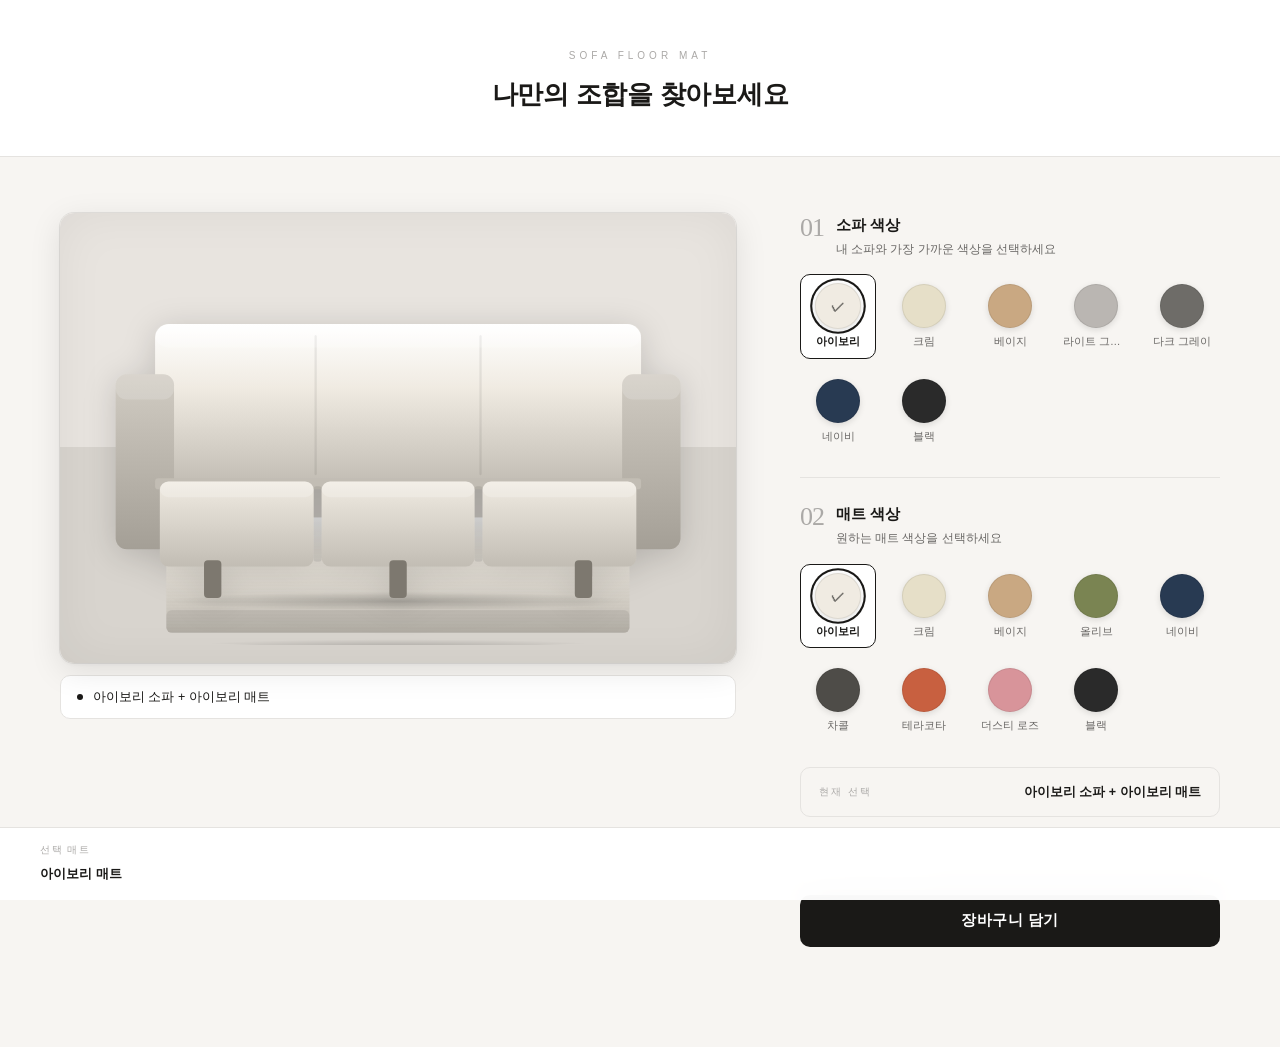
==== index.html @ 3694ae0d "Add Cafe24 cart integration with quantity selector - CAFE24 config block at top of simulator.js (pro" ====
<!DOCTYPE html>
<html lang="ko">
<head>
    <meta charset="UTF-8">
    <meta name="viewport" content="width=device-width, initial-scale=1.0">
    <title>소파 바닥매트 — GANYANG</title>
    <link rel="stylesheet" href="css/simulator.css">
</head>
<body>

    <!-- 타이틀 -->
    <section class="pt">
        <div class="pt__inner">
            <p class="pt__cat">SOFA FLOOR MAT</p>
            <h1 class="pt__title">나만의 조합을 찾아보세요</h1>
        </div>
    </section>

    <!-- 시뮬레이터 -->
    <main class="sim">
        <div class="sim__layout">

            <!-- 미리보기 -->
            <div class="sim__preview">
                <div class="sim__scene">
                    <div class="sim__mat-wrap">
                        <img id="matImg" class="sim__mat-img" src="" alt="바닥매트" style="display:none">
                        <div id="matShape" class="sim__mat-shape"></div>
                    </div>
                    <div class="sim__sofa-wrap">
                        <img id="sofaImg" class="sim__sofa-img" src="" alt="소파">
                    </div>
                </div>
                <div class="sim__badge">
                    <span class="sim__badge-dot"></span>
                    <span id="badgeText">아이보리 소파 + 아이보리 매트</span>
                </div>
            </div>

            <!-- 옵션 패널 -->
            <div class="sim__panel">

                <!-- STEP 01 소파 -->
                <div class="sim__step">
                    <div class="sim__step-head">
                        <span class="sim__step-num">01</span>
                        <div>
                            <h2 class="sim__step-title">소파 색상</h2>
                            <p class="sim__step-desc">내 소파와 가장 가까운 색상을 선택하세요</p>
                        </div>
                    </div>
                    <div class="sim__swatches" id="sofaSwatches" role="radiogroup" aria-label="소파 색상"></div>
                </div>

                <div class="sim__rule"></div>

                <!-- STEP 02 매트 -->
                <div class="sim__step">
                    <div class="sim__step-head">
                        <span class="sim__step-num">02</span>
                        <div>
                            <h2 class="sim__step-title">매트 색상</h2>
                            <p class="sim__step-desc">원하는 매트 색상을 선택하세요</p>
                        </div>
                    </div>
                    <div class="sim__swatches" id="matSwatches" role="radiogroup" aria-label="매트 색상"></div>
                </div>

                <!-- 현재 선택 -->
                <div class="sim__sel-card">
                    <span class="sim__sel-label">현재 선택</span>
                    <span id="selText" class="sim__sel-value">아이보리 소파 + 아이보리 매트</span>
                </div>

                <!-- 수량 + 장바구니 -->
                <div class="cart-area">
                    <div class="cart-qty">
                        <button class="cart-qty__btn" id="qtyMinus" aria-label="수량 감소">−</button>
                        <span class="cart-qty__val" id="qtyVal">1</span>
                        <button class="cart-qty__btn" id="qtyPlus" aria-label="수량 증가">+</button>
                    </div>
                    <button class="cart-btn" id="cartBtn" onclick="addToCart()">
                        <span class="cart-btn__text">장바구니 담기</span>
                        <span class="cart-btn__spinner" aria-hidden="true"></span>
                    </button>
                </div>

            </div>
        </div>
    </main>

    <!-- 하단 고정 바 (모바일용) -->
    <footer class="gf">
        <div class="gf__inner">
            <div class="gf__info">
                <span class="gf__label">선택 매트</span>
                <span id="footerText" class="gf__value">아이보리 매트</span>
            </div>
            <button class="gf__cart-btn" onclick="addToCart()">장바구니 담기</button>
        </div>
    </footer>

    <!-- 장바구니 토스트 알림 -->
    <div class="toast" id="toast" role="alert" aria-live="polite">
        <span class="toast__icon">✓</span>
        <span id="toastMsg">장바구니에 담겼습니다.</span>
    </div>

    <script src="js/simulator.js"></script>
</body>
</html>
---- css/simulator.css ----
/* ================================================================
   SIMULATOR.CSS — GANYANG 소파 바닥매트 매칭 시뮬레이터
   ================================================================ */

:root {
    --bg:       #F7F5F2;
    --white:    #FFFFFF;
    --text-1:   #1A1917;
    --text-2:   #6A6866;
    --text-3:   #ABA9A7;
    --border:   #E5E3E0;
    --wall:     #E8E4DF;
    --floor:    #D8D4CE;
    --sans:     'Apple SD Gothic Neo', 'Malgun Gothic', 'Noto Sans KR', sans-serif;
    --serif:    'Georgia', 'Times New Roman', serif;
    --ease:     0.25s ease;
}

*, *::before, *::after { box-sizing: border-box; margin: 0; padding: 0; }
html { scroll-behavior: smooth; }

body {
    font-family: var(--sans);
    background: var(--bg);
    color: var(--text-1);
    min-height: 100vh;
    -webkit-font-smoothing: antialiased;
    line-height: 1.6;
}

/* ================================================================
   타이틀
   ================================================================ */
.pt {
    background: var(--white);
    border-bottom: 1px solid var(--border);
    padding: 32px 20px 28px;
    text-align: center;
}
.pt__cat {
    font-size: 10px;
    letter-spacing: 4px;
    color: var(--text-3);
    margin-bottom: 10px;
}
.pt__title {
    font-size: 20px;
    font-weight: 700;
    letter-spacing: -0.3px;
    color: var(--text-1);
}

/* ================================================================
   시뮬레이터 — 모바일 기본 (단일 열)
   ================================================================ */
.sim {
    padding: 24px 16px 100px; /* 하단 gf 높이만큼 여백 */
}
.sim__layout {
    max-width: 1280px;
    margin: 0 auto;
    display: flex;
    flex-direction: column;  /* 모바일: 세로 */
    gap: 28px;
}

/* ── 미리보기 ── */
.sim__scene {
    position: relative;
    width: 100%;
    aspect-ratio: 3 / 2;
    border-radius: 14px;
    overflow: hidden;
    background: linear-gradient(
        180deg,
        var(--wall)  0%,
        var(--wall)  52%,
        var(--floor) 52%,
        var(--floor) 100%
    );
    box-shadow:
        0 2px 4px rgba(0,0,0,0.04),
        0 8px 32px rgba(0,0,0,0.10),
        0 0 0 1px var(--border);
}
.sim__scene::after {
    content: '';
    position: absolute;
    inset: 0;
    border-radius: 14px;
    box-shadow: inset 0 0 50px rgba(0,0,0,0.05);
    pointer-events: none;
    z-index: 10;
}

/* 매트 */
.sim__mat-wrap {
    position: absolute;
    bottom: 4%;
    left: 50%;
    transform: translateX(-50%);
    width: 70%;
    z-index: 2;
}
.sim__mat-shape {
    width: 100%;
    padding-bottom: 27%;
    border-radius: 5px;
    background-color: #F0EBE2;
    transition: background-color var(--ease);
    box-shadow: 0 4px 16px rgba(0,0,0,0.15), inset 0 1px 0 rgba(255,255,255,0.22);
}
.sim__mat-img {
    width: 100%;
    height: auto;
    display: block;
    border-radius: 5px;
}

/* 소파 */
.sim__sofa-wrap {
    position: absolute;
    bottom: 12%;
    left: 50%;
    transform: translateX(-50%);
    width: 84%;
    z-index: 3;
}
.sim__sofa-img {
    width: 100%;
    height: auto;
    display: block;
    filter: drop-shadow(0 5px 16px rgba(0,0,0,0.16));
}

/* 배지 */
.sim__badge {
    display: flex;
    align-items: center;
    gap: 10px;
    margin-top: 12px;
    padding: 11px 16px;
    background: var(--white);
    border: 1px solid var(--border);
    border-radius: 10px;
}
.sim__badge-dot {
    width: 6px;
    height: 6px;
    border-radius: 50%;
    background: var(--text-1);
    flex-shrink: 0;
    animation: blink 2.4s ease infinite;
}
@keyframes blink {
    0%, 100% { opacity: 1; }
    50%       { opacity: 0.25; }
}
.sim__badge span:last-child {
    font-size: 12.5px;
    color: var(--text-1);
    font-weight: 500;
}

/* ── 옵션 패널 ── */
.sim__panel {
    display: flex;
    flex-direction: column;
    gap: 24px;
}

.sim__step-head {
    display: flex;
    align-items: flex-start;
    gap: 12px;
    margin-bottom: 16px;
}
.sim__step-num {
    font-family: var(--serif);
    font-size: 24px;
    color: var(--text-3);
    letter-spacing: -1px;
    line-height: 1;
    flex-shrink: 0;
    padding-top: 2px;
}
.sim__step-title {
    font-size: 14px;
    font-weight: 700;
    color: var(--text-1);
}
.sim__step-desc {
    font-size: 11px;
    color: var(--text-2);
    margin-top: 3px;
}

.sim__rule {
    border: none;
    border-top: 1px solid var(--border);
}

/* ── 스와치 ── */
.sim__swatches {
    display: grid;
    grid-template-columns: repeat(auto-fill, minmax(64px, 1fr));
    gap: 8px;
}

.sw {
    display: flex;
    flex-direction: column;
    align-items: center;
    gap: 7px;
    padding: 9px 4px;
    border-radius: 10px;
    border: 1.5px solid transparent;
    background: transparent;
    cursor: pointer;
    font-family: var(--sans);
    transition: all var(--ease);
    -webkit-tap-highlight-color: transparent;
    user-select: none;
}
.sw:hover  { background: var(--white); border-color: var(--border); }
.sw.is-on  { background: var(--white); border-color: var(--text-1); }

.sw__dot {
    position: relative;
    width: 40px;
    height: 40px;
    border-radius: 50%;
    border: 1.5px solid rgba(0,0,0,0.08);
    box-shadow: 0 2px 6px rgba(0,0,0,0.12);
    flex-shrink: 0;
    transition: transform var(--ease), box-shadow var(--ease);
}
.sw:hover .sw__dot { transform: scale(1.1); }
.sw.is-on .sw__dot {
    transform: scale(1.05);
    box-shadow:
        0 2px 6px rgba(0,0,0,0.12),
        0 0 0 2.5px var(--white),
        0 0 0 4.5px var(--text-1);
}
.sw.is-on .sw__dot::after {
    content: '✓';
    position: absolute;
    inset: 0;
    display: flex;
    align-items: center;
    justify-content: center;
    font-size: 13px;
    font-weight: 700;
    color: rgba(255,255,255,0.92);
    text-shadow: 0 1px 3px rgba(0,0,0,0.4);
}
.sw.is-on .sw__dot.is-light::after {
    color: rgba(0,0,0,0.55);
    text-shadow: none;
}

.sw__name {
    font-size: 10px;
    color: var(--text-2);
    text-align: center;
    line-height: 1.3;
    white-space: nowrap;
    overflow: hidden;
    text-overflow: ellipsis;
    max-width: 100%;
    transition: color var(--ease);
}
.sw.is-on .sw__name { color: var(--text-1); font-weight: 600; }

/* 현재 선택 카드 */
.sim__sel-card {
    display: flex;
    align-items: center;
    justify-content: space-between;
    padding: 14px 18px;
    background: var(--bg);
    border: 1.5px solid var(--border);
    border-radius: 10px;
    gap: 12px;
}
.sim__sel-label {
    font-size: 10px;
    letter-spacing: 2px;
    color: var(--text-3);
    flex-shrink: 0;
}
.sim__sel-value {
    font-size: 12.5px;
    color: var(--text-1);
    font-weight: 600;
    text-align: right;
}

/* ── 수량 + 장바구니 ── */
.cart-area {
    display: flex;
    flex-direction: column;
    gap: 10px;
}

/* 수량 조절 */
.cart-qty {
    display: flex;
    align-items: stretch;
    width: 130px;
    height: 44px;
    border: 1.5px solid var(--border);
    border-radius: 8px;
    overflow: hidden;
    background: var(--white);
}
.cart-qty__btn {
    width: 44px;
    flex-shrink: 0;
    border: none;
    background: transparent;
    font-size: 18px;
    font-weight: 300;
    color: var(--text-1);
    cursor: pointer;
    transition: background var(--ease);
    font-family: var(--sans);
    line-height: 1;
}
.cart-qty__btn:hover { background: var(--bg); }
.cart-qty__btn:active { background: var(--border); }
.cart-qty__val {
    flex: 1;
    display: flex;
    align-items: center;
    justify-content: center;
    font-size: 14px;
    font-weight: 700;
    color: var(--text-1);
    border-left: 1.5px solid var(--border);
    border-right: 1.5px solid var(--border);
    user-select: none;
}

/* 장바구니 버튼 */
.cart-btn {
    width: 100%;
    height: 52px;
    background: var(--text-1);
    color: #fff;
    border: none;
    border-radius: 10px;
    font-size: 15px;
    font-weight: 700;
    font-family: var(--sans);
    letter-spacing: 0.5px;
    cursor: pointer;
    display: flex;
    align-items: center;
    justify-content: center;
    gap: 8px;
    transition: background var(--ease), transform 0.12s ease;
    position: relative;
    overflow: hidden;
}
.cart-btn:hover  { background: #333; }
.cart-btn:active { transform: scale(0.98); }
.cart-btn:disabled { background: var(--text-3); cursor: not-allowed; transform: none; }

/* 로딩 스피너 */
.cart-btn__spinner {
    display: none;
    width: 18px;
    height: 18px;
    border: 2px solid rgba(255,255,255,0.3);
    border-top-color: #fff;
    border-radius: 50%;
    animation: spin 0.7s linear infinite;
}
@keyframes spin { to { transform: rotate(360deg); } }

.cart-btn.is-loading .cart-btn__text    { display: none; }
.cart-btn.is-loading .cart-btn__spinner { display: block; }

/* ================================================================
   하단 고정 바 (모바일용)
   ================================================================ */
.gf {
    position: fixed;
    bottom: 0;
    left: 0;
    right: 0;
    background: rgba(255,255,255,0.95);
    backdrop-filter: blur(14px);
    -webkit-backdrop-filter: blur(14px);
    border-top: 1px solid var(--border);
    padding: 12px 20px;
    padding-bottom: calc(12px + env(safe-area-inset-bottom));
    z-index: 200;
}
.gf__inner {
    max-width: 1280px;
    margin: 0 auto;
    display: flex;
    align-items: center;
    gap: 14px;
}
.gf__info {
    flex: 1;
    min-width: 0;
}
.gf__label {
    display: block;
    font-size: 10px;
    letter-spacing: 1.5px;
    color: var(--text-3);
    margin-bottom: 2px;
    white-space: nowrap;
}
.gf__value {
    font-size: 13px;
    font-weight: 600;
    color: var(--text-1);
    transition: all 0.22s ease;
    white-space: nowrap;
    overflow: hidden;
    text-overflow: ellipsis;
}

/* 하단 바 장바구니 버튼 */
.gf__cart-btn {
    flex-shrink: 0;
    height: 44px;
    padding: 0 20px;
    background: var(--text-1);
    color: #fff;
    border: none;
    border-radius: 8px;
    font-size: 13px;
    font-weight: 700;
    font-family: var(--sans);
    letter-spacing: 0.3px;
    cursor: pointer;
    white-space: nowrap;
    transition: background var(--ease), transform 0.12s ease;
}
.gf__cart-btn:hover  { background: #333; }
.gf__cart-btn:active { transform: scale(0.97); }

/* ================================================================
   토스트 알림
   ================================================================ */
.toast {
    position: fixed;
    bottom: 80px;
    left: 50%;
    transform: translateX(-50%) translateY(20px);
    background: var(--text-1);
    color: #fff;
    padding: 13px 22px;
    border-radius: 50px;
    font-size: 13px;
    font-weight: 500;
    display: flex;
    align-items: center;
    gap: 8px;
    opacity: 0;
    pointer-events: none;
    transition: opacity 0.25s ease, transform 0.25s ease;
    white-space: nowrap;
    z-index: 300;
    box-shadow: 0 4px 20px rgba(0,0,0,0.2);
}
.toast.is-show {
    opacity: 1;
    transform: translateX(-50%) translateY(0);
}
.toast__icon {
    font-size: 14px;
    color: #6EE0A0;
}

/* ================================================================
   PC 레이아웃 (≥ 760px) — 좌우 2단
   ================================================================ */
@media (min-width: 760px) {
    .pt { padding: 48px 40px 40px; }
    .pt__title { font-size: 26px; }

    .sim { padding: 48px 40px 100px; }
    .sim__layout {
        flex-direction: row;
        align-items: start;
        gap: 52px;
    }

    .sim__preview {
        flex: 1;
        position: sticky;
        top: 32px;
    }
    .sim__panel {
        width: 380px;
        flex-shrink: 0;
    }

    .sim__swatches {
        grid-template-columns: repeat(auto-fill, minmax(70px, 1fr));
        gap: 10px;
    }
    .sw__dot         { width: 44px; height: 44px; }
    .sw__name        { font-size: 10.5px; }
    .sim__step-num   { font-size: 26px; }
    .sim__step-title { font-size: 15px; }
    .sim__step-desc  { font-size: 11.5px; }

    .gf { padding: 14px 40px; padding-bottom: calc(14px + env(safe-area-inset-bottom)); }

    /* PC에서 패널에 장바구니 있으므로 하단 바 버튼 숨김 */
    .gf__cart-btn { display: none; }

    .toast { bottom: 90px; }
}

/* 넓은 PC (≥ 1100px) */
@media (min-width: 1100px) {
    .sim { padding: 56px 60px 100px; }
    .sim__layout { gap: 64px; }
    .sim__panel { width: 420px; }
}
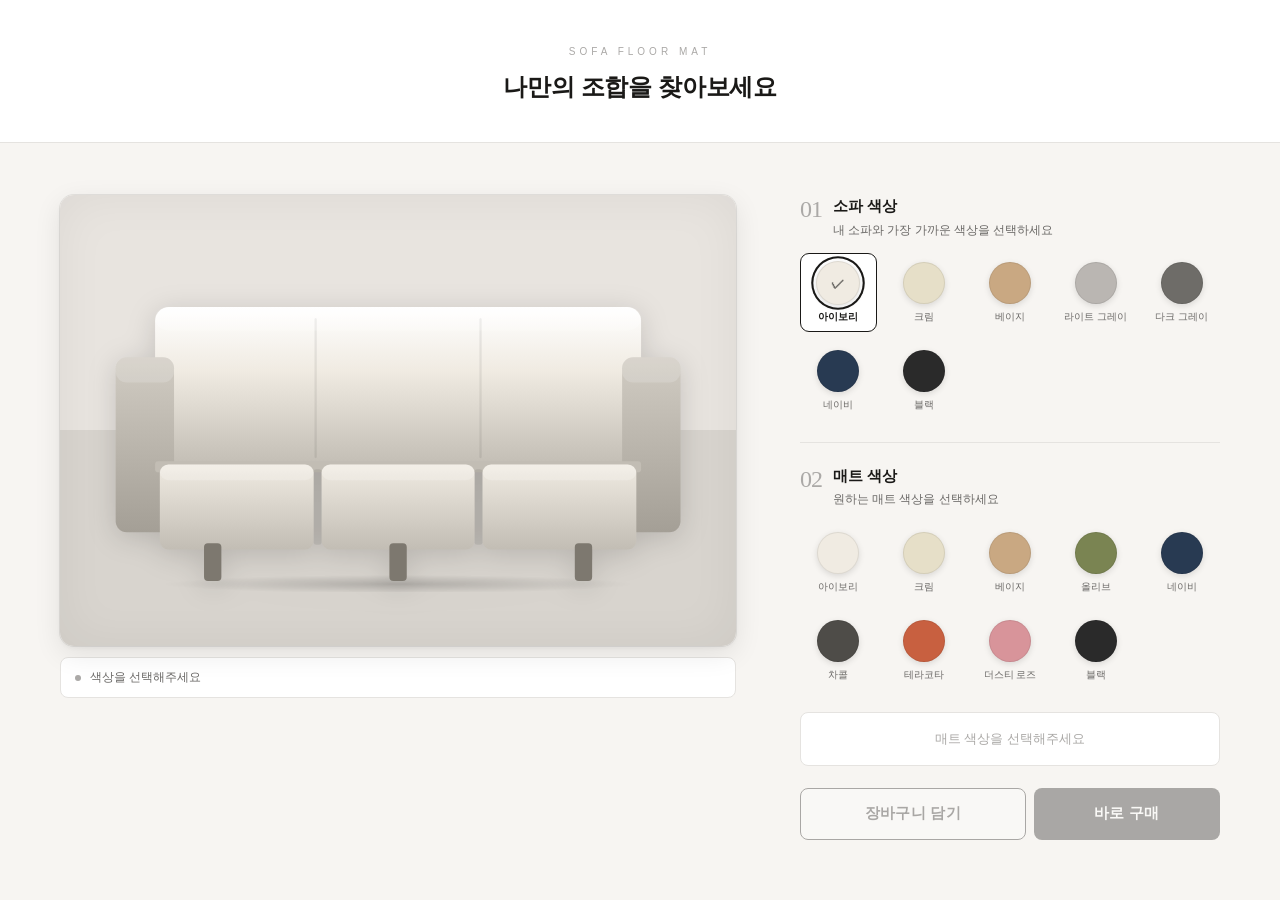
==== commit cfa1bdd9: "Add Korean e-commerce style option selection box with cart/buy buttons - Selected item box shows cho" ====
--- a/index.html
+++ b/index.html
@@ -20,7 +20,7 @@
     <main class="sim">
         <div class="sim__layout">
 
-            <!-- 미리보기 -->
+            <!-- ── 미리보기 (좌) ── -->
             <div class="sim__preview">
                 <div class="sim__scene">
                     <div class="sim__mat-wrap">
@@ -33,14 +33,14 @@
                 </div>
                 <div class="sim__badge">
                     <span class="sim__badge-dot"></span>
-                    <span id="badgeText">아이보리 소파 + 아이보리 매트</span>
+                    <span id="badgeText">색상을 선택해주세요</span>
                 </div>
             </div>
 
-            <!-- 옵션 패널 -->
+            <!-- ── 옵션 패널 (우) ── -->
             <div class="sim__panel">
 
-                <!-- STEP 01 소파 -->
+                <!-- STEP 01 소파 색상 (시각적 참고용) -->
                 <div class="sim__step">
                     <div class="sim__step-head">
                         <span class="sim__step-num">01</span>
@@ -54,7 +54,7 @@
 
                 <div class="sim__rule"></div>
 
-                <!-- STEP 02 매트 -->
+                <!-- STEP 02 매트 색상 (구매 옵션) -->
                 <div class="sim__step">
                     <div class="sim__step-head">
                         <span class="sim__step-num">02</span>
@@ -66,42 +66,57 @@
                     <div class="sim__swatches" id="matSwatches" role="radiogroup" aria-label="매트 색상"></div>
                 </div>
 
-                <!-- 현재 선택 -->
-                <div class="sim__sel-card">
-                    <span class="sim__sel-label">현재 선택</span>
-                    <span id="selText" class="sim__sel-value">아이보리 소파 + 아이보리 매트</span>
+                <!-- ── 선택된 상품 박스 ── -->
+                <div class="opt-box" id="optBox">
+
+                    <!-- 아무것도 선택 안 됐을 때 -->
+                    <div class="opt-empty" id="optEmpty">
+                        매트 색상을 선택해주세요
+                    </div>
+
+                    <!-- 선택된 항목 (JS로 동적 생성) -->
+                    <div class="opt-items" id="optItems"></div>
+
                 </div>
 
-                <!-- 수량 + 장바구니 -->
-                <div class="cart-area">
-                    <div class="cart-qty">
-                        <button class="cart-qty__btn" id="qtyMinus" aria-label="수량 감소">−</button>
-                        <span class="cart-qty__val" id="qtyVal">1</span>
-                        <button class="cart-qty__btn" id="qtyPlus" aria-label="수량 증가">+</button>
-                    </div>
-                    <button class="cart-btn" id="cartBtn" onclick="addToCart()">
-                        <span class="cart-btn__text">장바구니 담기</span>
-                        <span class="cart-btn__spinner" aria-hidden="true"></span>
+                <!-- ── 총 상품금액 ── -->
+                <div class="opt-total" id="optTotal" style="display:none">
+                    <span class="opt-total__label">총 상품금액</span>
+                    <strong class="opt-total__price" id="totalPrice">0원</strong>
+                </div>
+
+                <!-- ── 구매 버튼 영역 ── -->
+                <div class="buy-area">
+                    <button class="buy-btn buy-btn--cart" id="cartBtn" onclick="addToCart()" disabled>
+                        장바구니 담기
+                    </button>
+                    <button class="buy-btn buy-btn--now" id="buyBtn" onclick="buyNow()" disabled>
+                        바로 구매
                     </button>
                 </div>
 
             </div>
+            <!-- /sim__panel -->
+
         </div>
     </main>
 
-    <!-- 하단 고정 바 (모바일용) -->
+    <!-- ── 하단 고정 바 (모바일) ── -->
     <footer class="gf">
         <div class="gf__inner">
             <div class="gf__info">
-                <span class="gf__label">선택 매트</span>
-                <span id="footerText" class="gf__value">아이보리 매트</span>
+                <span class="gf__label" id="gfLabel">색상을 선택해주세요</span>
+                <span class="gf__price" id="gfPrice" style="display:none"></span>
             </div>
-            <button class="gf__cart-btn" onclick="addToCart()">장바구니 담기</button>
+            <div class="gf__btns">
+                <button class="gf__btn gf__btn--cart" id="gfCartBtn" onclick="addToCart()" disabled>장바구니</button>
+                <button class="gf__btn gf__btn--now" id="gfBuyBtn" onclick="buyNow()" disabled>바로 구매</button>
+            </div>
         </div>
     </footer>
 
-    <!-- 장바구니 토스트 알림 -->
-    <div class="toast" id="toast" role="alert" aria-live="polite">
+    <!-- 토스트 -->
+    <div class="toast" id="toast" role="alert">
         <span class="toast__icon">✓</span>
         <span id="toastMsg">장바구니에 담겼습니다.</span>
     </div>
--- a/css/simulator.css
+++ b/css/simulator.css
@@ -3,22 +3,23 @@
    ================================================================ */
 
 :root {
-    --bg:       #F7F5F2;
-    --white:    #FFFFFF;
-    --text-1:   #1A1917;
-    --text-2:   #6A6866;
-    --text-3:   #ABA9A7;
-    --border:   #E5E3E0;
-    --wall:     #E8E4DF;
-    --floor:    #D8D4CE;
-    --sans:     'Apple SD Gothic Neo', 'Malgun Gothic', 'Noto Sans KR', sans-serif;
-    --serif:    'Georgia', 'Times New Roman', serif;
-    --ease:     0.25s ease;
+    --bg:        #F7F5F2;
+    --white:     #FFFFFF;
+    --text-1:    #1A1917;
+    --text-2:    #6A6866;
+    --text-3:    #ABA9A7;
+    --border:    #E5E3E0;
+    --border-2:  #CCCAC7;
+    --accent:    #1A1917;
+    --wall:      #E8E4DF;
+    --floor:     #D8D4CE;
+    --sans:      'Apple SD Gothic Neo', 'Malgun Gothic', 'Noto Sans KR', sans-serif;
+    --serif:     'Georgia', 'Times New Roman', serif;
+    --ease:      0.22s ease;
 }
 
 *, *::before, *::after { box-sizing: border-box; margin: 0; padding: 0; }
 html { scroll-behavior: smooth; }
-
 body {
     font-family: var(--sans);
     background: var(--bg);
@@ -34,37 +35,29 @@
 .pt {
     background: var(--white);
     border-bottom: 1px solid var(--border);
-    padding: 32px 20px 28px;
+    padding: 28px 20px 24px;
     text-align: center;
 }
-.pt__cat {
-    font-size: 10px;
-    letter-spacing: 4px;
-    color: var(--text-3);
-    margin-bottom: 10px;
-}
-.pt__title {
-    font-size: 20px;
-    font-weight: 700;
-    letter-spacing: -0.3px;
-    color: var(--text-1);
-}
-
-/* ================================================================
-   시뮬레이터 — 모바일 기본 (단일 열)
+.pt__cat   { font-size: 10px; letter-spacing: 4px; color: var(--text-3); margin-bottom: 8px; }
+.pt__title { font-size: 20px; font-weight: 700; letter-spacing: -0.3px; color: var(--text-1); }
+
+/* ================================================================
+   레이아웃 — 모바일 기본 (단일 열)
    ================================================================ */
 .sim {
-    padding: 24px 16px 100px; /* 하단 gf 높이만큼 여백 */
+    padding: 20px 16px 120px; /* 하단 gf 높이 여백 */
 }
 .sim__layout {
     max-width: 1280px;
     margin: 0 auto;
     display: flex;
-    flex-direction: column;  /* 모바일: 세로 */
-    gap: 28px;
-}
-
-/* ── 미리보기 ── */
+    flex-direction: column;
+    gap: 24px;
+}
+
+/* ================================================================
+   씬 (룸 미리보기)
+   ================================================================ */
 .sim__scene {
     position: relative;
     width: 100%;
@@ -80,7 +73,7 @@
     );
     box-shadow:
         0 2px 4px rgba(0,0,0,0.04),
-        0 8px 32px rgba(0,0,0,0.10),
+        0 8px 28px rgba(0,0,0,0.09),
         0 0 0 1px var(--border);
 }
 .sim__scene::after {
@@ -106,9 +99,9 @@
     width: 100%;
     padding-bottom: 27%;
     border-radius: 5px;
-    background-color: #F0EBE2;
+    background-color: transparent;
     transition: background-color var(--ease);
-    box-shadow: 0 4px 16px rgba(0,0,0,0.15), inset 0 1px 0 rgba(255,255,255,0.22);
+    box-shadow: 0 4px 14px rgba(0,0,0,0.12);
 }
 .sim__mat-img {
     width: 100%;
@@ -130,26 +123,30 @@
     width: 100%;
     height: auto;
     display: block;
-    filter: drop-shadow(0 5px 16px rgba(0,0,0,0.16));
+    filter: drop-shadow(0 5px 14px rgba(0,0,0,0.15));
 }
 
 /* 배지 */
 .sim__badge {
     display: flex;
     align-items: center;
-    gap: 10px;
-    margin-top: 12px;
-    padding: 11px 16px;
+    gap: 9px;
+    margin-top: 11px;
+    padding: 10px 14px;
     background: var(--white);
     border: 1px solid var(--border);
-    border-radius: 10px;
+    border-radius: 8px;
 }
 .sim__badge-dot {
     width: 6px;
     height: 6px;
     border-radius: 50%;
+    background: var(--text-3);
+    flex-shrink: 0;
+    transition: background var(--ease);
+}
+.sim__badge-dot.is-active {
     background: var(--text-1);
-    flex-shrink: 0;
     animation: blink 2.4s ease infinite;
 }
 @keyframes blink {
@@ -157,63 +154,45 @@
     50%       { opacity: 0.25; }
 }
 .sim__badge span:last-child {
-    font-size: 12.5px;
-    color: var(--text-1);
+    font-size: 12px;
+    color: var(--text-2);
     font-weight: 500;
 }
 
-/* ── 옵션 패널 ── */
+/* ================================================================
+   옵션 패널
+   ================================================================ */
 .sim__panel {
     display: flex;
     flex-direction: column;
-    gap: 24px;
+    gap: 20px;
 }
 
 .sim__step-head {
     display: flex;
     align-items: flex-start;
-    gap: 12px;
-    margin-bottom: 16px;
-}
-.sim__step-num {
-    font-family: var(--serif);
-    font-size: 24px;
-    color: var(--text-3);
-    letter-spacing: -1px;
-    line-height: 1;
-    flex-shrink: 0;
-    padding-top: 2px;
-}
-.sim__step-title {
-    font-size: 14px;
-    font-weight: 700;
-    color: var(--text-1);
-}
-.sim__step-desc {
-    font-size: 11px;
-    color: var(--text-2);
-    margin-top: 3px;
-}
-
-.sim__rule {
-    border: none;
-    border-top: 1px solid var(--border);
-}
+    gap: 11px;
+    margin-bottom: 14px;
+}
+.sim__step-num   { font-family: var(--serif); font-size: 22px; color: var(--text-3); letter-spacing: -1px; line-height: 1; flex-shrink: 0; padding-top: 2px; }
+.sim__step-title { font-size: 14px; font-weight: 700; color: var(--text-1); }
+.sim__step-desc  { font-size: 11px; color: var(--text-2); margin-top: 2px; }
+
+.sim__rule { border: none; border-top: 1px solid var(--border); }
 
 /* ── 스와치 ── */
 .sim__swatches {
     display: grid;
-    grid-template-columns: repeat(auto-fill, minmax(64px, 1fr));
-    gap: 8px;
-}
-
+    grid-template-columns: repeat(auto-fill, minmax(60px, 1fr));
+    gap: 7px;
+}
 .sw {
     display: flex;
     flex-direction: column;
     align-items: center;
-    gap: 7px;
-    padding: 9px 4px;
-    border-radius: 10px;
+    gap: 6px;
+    padding: 8px 4px;
+    border-radius: 9px;
     border: 1.5px solid transparent;
     background: transparent;
     cursor: pointer;
@@ -227,8 +206,8 @@
 
 .sw__dot {
     position: relative;
-    width: 40px;
-    height: 40px;
+    width: 38px;
+    height: 38px;
     border-radius: 50%;
     border: 1.5px solid rgba(0,0,0,0.08);
     box-shadow: 0 2px 6px rgba(0,0,0,0.12);
@@ -238,10 +217,7 @@
 .sw:hover .sw__dot { transform: scale(1.1); }
 .sw.is-on .sw__dot {
     transform: scale(1.05);
-    box-shadow:
-        0 2px 6px rgba(0,0,0,0.12),
-        0 0 0 2.5px var(--white),
-        0 0 0 4.5px var(--text-1);
+    box-shadow: 0 2px 6px rgba(0,0,0,0.12), 0 0 0 2.5px var(--white), 0 0 0 4.5px var(--text-1);
 }
 .sw.is-on .sw__dot::after {
     content: '✓';
@@ -255,13 +231,10 @@
     color: rgba(255,255,255,0.92);
     text-shadow: 0 1px 3px rgba(0,0,0,0.4);
 }
-.sw.is-on .sw__dot.is-light::after {
-    color: rgba(0,0,0,0.55);
-    text-shadow: none;
-}
+.sw.is-on .sw__dot.is-light::after { color: rgba(0,0,0,0.55); text-shadow: none; }
 
 .sw__name {
-    font-size: 10px;
+    font-size: 9.5px;
     color: var(--text-2);
     text-align: center;
     line-height: 1.3;
@@ -273,192 +246,271 @@
 }
 .sw.is-on .sw__name { color: var(--text-1); font-weight: 600; }
 
-/* 현재 선택 카드 */
-.sim__sel-card {
-    display: flex;
-    align-items: center;
-    justify-content: space-between;
-    padding: 14px 18px;
-    background: var(--bg);
-    border: 1.5px solid var(--border);
-    border-radius: 10px;
-    gap: 12px;
-}
-.sim__sel-label {
-    font-size: 10px;
-    letter-spacing: 2px;
-    color: var(--text-3);
-    flex-shrink: 0;
-}
-.sim__sel-value {
-    font-size: 12.5px;
-    color: var(--text-1);
-    font-weight: 600;
-    text-align: right;
-}
-
-/* ── 수량 + 장바구니 ── */
-.cart-area {
-    display: flex;
-    flex-direction: column;
-    gap: 10px;
-}
-
-/* 수량 조절 */
-.cart-qty {
-    display: flex;
-    align-items: stretch;
-    width: 130px;
-    height: 44px;
-    border: 1.5px solid var(--border);
+/* ================================================================
+   선택된 상품 박스 (한국 쇼핑몰 스타일)
+   ================================================================ */
+.opt-box {
+    border: 1px solid var(--border);
     border-radius: 8px;
     overflow: hidden;
     background: var(--white);
-}
-.cart-qty__btn {
-    width: 44px;
+    min-height: 52px;
+}
+
+/* 미선택 안내 */
+.opt-empty {
+    padding: 16px;
+    font-size: 12.5px;
+    color: var(--text-3);
+    text-align: center;
+}
+
+/* 선택된 아이템 목록 */
+.opt-items { display: flex; flex-direction: column; }
+
+/* 개별 선택 아이템 */
+.opt-item {
+    padding: 14px 14px 12px;
+    border-bottom: 1px solid var(--border);
+    animation: slideIn 0.18s ease;
+}
+.opt-item:last-child { border-bottom: none; }
+
+@keyframes slideIn {
+    from { opacity: 0; transform: translateY(-6px); }
+    to   { opacity: 1; transform: translateY(0); }
+}
+
+/* 아이템 상단: 이름 + 삭제 */
+.opt-item__top {
+    display: flex;
+    align-items: center;
+    justify-content: space-between;
+    margin-bottom: 10px;
+}
+.opt-item__name {
+    font-size: 12.5px;
+    color: var(--text-1);
+    font-weight: 500;
+    line-height: 1.4;
+}
+.opt-item__del {
+    width: 18px;
+    height: 18px;
+    border-radius: 50%;
+    border: none;
+    background: var(--border-2);
+    color: var(--white);
+    font-size: 11px;
+    font-weight: 700;
+    cursor: pointer;
+    display: flex;
+    align-items: center;
+    justify-content: center;
     flex-shrink: 0;
+    margin-left: 8px;
+    transition: background var(--ease);
+    line-height: 1;
+}
+.opt-item__del:hover { background: #999; }
+
+/* 아이템 하단: 수량 + 가격 */
+.opt-item__bottom {
+    display: flex;
+    align-items: center;
+    justify-content: space-between;
+}
+
+/* 수량 조절 */
+.opt-qty {
+    display: flex;
+    align-items: stretch;
+    height: 30px;
+    border: 1px solid var(--border);
+    border-radius: 4px;
+    overflow: hidden;
+}
+.opt-qty__btn {
+    width: 30px;
     border: none;
-    background: transparent;
-    font-size: 18px;
+    background: var(--bg);
+    color: var(--text-1);
+    font-size: 16px;
     font-weight: 300;
-    color: var(--text-1);
     cursor: pointer;
+    display: flex;
+    align-items: center;
+    justify-content: center;
     transition: background var(--ease);
     font-family: var(--sans);
-    line-height: 1;
-}
-.cart-qty__btn:hover { background: var(--bg); }
-.cart-qty__btn:active { background: var(--border); }
-.cart-qty__val {
-    flex: 1;
+}
+.opt-qty__btn:hover { background: var(--border); }
+.opt-qty__val {
+    width: 36px;
     display: flex;
     align-items: center;
     justify-content: center;
+    font-size: 12.5px;
+    font-weight: 600;
+    border-left: 1px solid var(--border);
+    border-right: 1px solid var(--border);
+    user-select: none;
+}
+
+/* 아이템 가격 */
+.opt-item__price {
     font-size: 14px;
     font-weight: 700;
     color: var(--text-1);
-    border-left: 1.5px solid var(--border);
-    border-right: 1.5px solid var(--border);
-    user-select: none;
-}
-
-/* 장바구니 버튼 */
-.cart-btn {
-    width: 100%;
-    height: 52px;
-    background: var(--text-1);
-    color: #fff;
-    border: none;
-    border-radius: 10px;
-    font-size: 15px;
-    font-weight: 700;
-    font-family: var(--sans);
-    letter-spacing: 0.5px;
-    cursor: pointer;
-    display: flex;
-    align-items: center;
-    justify-content: center;
+}
+
+/* ── 총 상품금액 ── */
+.opt-total {
+    display: flex;
+    align-items: center;
+    justify-content: space-between;
+    padding: 14px 4px 4px;
+    border-top: 1px solid var(--border);
+}
+.opt-total__label {
+    font-size: 12.5px;
+    color: var(--text-2);
+}
+.opt-total__price {
+    font-size: 22px;
+    font-weight: 800;
+    color: var(--text-1);
+    letter-spacing: -0.5px;
+}
+
+/* ================================================================
+   구매 버튼
+   ================================================================ */
+.buy-area {
+    display: flex;
     gap: 8px;
-    transition: background var(--ease), transform 0.12s ease;
-    position: relative;
-    overflow: hidden;
-}
-.cart-btn:hover  { background: #333; }
-.cart-btn:active { transform: scale(0.98); }
-.cart-btn:disabled { background: var(--text-3); cursor: not-allowed; transform: none; }
-
-/* 로딩 스피너 */
-.cart-btn__spinner {
-    display: none;
-    width: 18px;
-    height: 18px;
-    border: 2px solid rgba(255,255,255,0.3);
-    border-top-color: #fff;
-    border-radius: 50%;
-    animation: spin 0.7s linear infinite;
-}
-@keyframes spin { to { transform: rotate(360deg); } }
-
-.cart-btn.is-loading .cart-btn__text    { display: none; }
-.cart-btn.is-loading .cart-btn__spinner { display: block; }
-
-/* ================================================================
-   하단 고정 바 (모바일용)
-   ================================================================ */
-.gf {
-    position: fixed;
-    bottom: 0;
-    left: 0;
-    right: 0;
-    background: rgba(255,255,255,0.95);
-    backdrop-filter: blur(14px);
-    -webkit-backdrop-filter: blur(14px);
-    border-top: 1px solid var(--border);
-    padding: 12px 20px;
-    padding-bottom: calc(12px + env(safe-area-inset-bottom));
-    z-index: 200;
-}
-.gf__inner {
-    max-width: 1280px;
-    margin: 0 auto;
-    display: flex;
-    align-items: center;
-    gap: 14px;
-}
-.gf__info {
+}
+.buy-btn {
     flex: 1;
-    min-width: 0;
-}
-.gf__label {
-    display: block;
-    font-size: 10px;
-    letter-spacing: 1.5px;
-    color: var(--text-3);
-    margin-bottom: 2px;
-    white-space: nowrap;
-}
-.gf__value {
-    font-size: 13px;
-    font-weight: 600;
-    color: var(--text-1);
-    transition: all 0.22s ease;
-    white-space: nowrap;
-    overflow: hidden;
-    text-overflow: ellipsis;
-}
-
-/* 하단 바 장바구니 버튼 */
-.gf__cart-btn {
-    flex-shrink: 0;
-    height: 44px;
-    padding: 0 20px;
-    background: var(--text-1);
-    color: #fff;
+    height: 50px;
     border: none;
     border-radius: 8px;
-    font-size: 13px;
+    font-size: 14px;
     font-weight: 700;
     font-family: var(--sans);
     letter-spacing: 0.3px;
     cursor: pointer;
+    transition: all var(--ease);
+}
+.buy-btn:disabled {
+    opacity: 0.35;
+    cursor: not-allowed;
+}
+.buy-btn--cart {
+    background: var(--white);
+    color: var(--text-1);
+    border: 1.5px solid var(--text-1);
+    flex: 1.2;
+}
+.buy-btn--cart:not(:disabled):hover  { background: var(--bg); }
+.buy-btn--cart:not(:disabled):active { transform: scale(0.98); }
+
+.buy-btn--now {
+    background: var(--text-1);
+    color: var(--white);
+    flex: 1;
+}
+.buy-btn--now:not(:disabled):hover  { background: #333; }
+.buy-btn--now:not(:disabled):active { transform: scale(0.98); }
+
+/* 로딩 */
+.buy-btn.is-loading { opacity: 0.6; pointer-events: none; }
+
+/* ================================================================
+   하단 고정 바 (모바일)
+   ================================================================ */
+.gf {
+    position: fixed;
+    bottom: 0; left: 0; right: 0;
+    background: rgba(255,255,255,0.97);
+    backdrop-filter: blur(14px);
+    -webkit-backdrop-filter: blur(14px);
+    border-top: 1px solid var(--border);
+    padding: 10px 16px;
+    padding-bottom: calc(10px + env(safe-area-inset-bottom));
+    z-index: 200;
+}
+.gf__inner {
+    max-width: 1280px;
+    margin: 0 auto;
+    display: flex;
+    align-items: center;
+    gap: 12px;
+}
+.gf__info {
+    flex: 1;
+    min-width: 0;
+    overflow: hidden;
+}
+.gf__label {
+    font-size: 12px;
+    color: var(--text-2);
+    font-weight: 500;
     white-space: nowrap;
-    transition: background var(--ease), transform 0.12s ease;
-}
-.gf__cart-btn:hover  { background: #333; }
-.gf__cart-btn:active { transform: scale(0.97); }
-
-/* ================================================================
-   토스트 알림
+    overflow: hidden;
+    text-overflow: ellipsis;
+    display: block;
+}
+.gf__price {
+    font-size: 15px;
+    font-weight: 800;
+    color: var(--text-1);
+    display: block;
+    line-height: 1.2;
+}
+.gf__btns {
+    display: flex;
+    gap: 7px;
+    flex-shrink: 0;
+}
+.gf__btn {
+    height: 42px;
+    padding: 0 16px;
+    border-radius: 7px;
+    font-size: 12.5px;
+    font-weight: 700;
+    font-family: var(--sans);
+    cursor: pointer;
+    white-space: nowrap;
+    transition: all var(--ease);
+}
+.gf__btn:disabled { opacity: 0.35; cursor: not-allowed; }
+
+.gf__btn--cart {
+    background: var(--white);
+    color: var(--text-1);
+    border: 1.5px solid var(--text-1);
+}
+.gf__btn--cart:not(:disabled):hover { background: var(--bg); }
+
+.gf__btn--now {
+    background: var(--text-1);
+    color: var(--white);
+    border: 1.5px solid var(--text-1);
+}
+.gf__btn--now:not(:disabled):hover { background: #333; }
+
+/* ================================================================
+   토스트
    ================================================================ */
 .toast {
     position: fixed;
     bottom: 80px;
     left: 50%;
-    transform: translateX(-50%) translateY(20px);
+    transform: translateX(-50%) translateY(12px);
     background: var(--text-1);
     color: #fff;
-    padding: 13px 22px;
+    padding: 12px 20px;
     border-radius: 50px;
     font-size: 13px;
     font-weight: 500;
@@ -467,65 +519,43 @@
     gap: 8px;
     opacity: 0;
     pointer-events: none;
-    transition: opacity 0.25s ease, transform 0.25s ease;
+    transition: opacity 0.22s ease, transform 0.22s ease;
     white-space: nowrap;
     z-index: 300;
-    box-shadow: 0 4px 20px rgba(0,0,0,0.2);
-}
-.toast.is-show {
-    opacity: 1;
-    transform: translateX(-50%) translateY(0);
-}
-.toast__icon {
-    font-size: 14px;
-    color: #6EE0A0;
-}
-
-/* ================================================================
-   PC 레이아웃 (≥ 760px) — 좌우 2단
+    box-shadow: 0 4px 20px rgba(0,0,0,0.18);
+}
+.toast.is-show { opacity: 1; transform: translateX(-50%) translateY(0); }
+.toast__icon   { color: #6EE0A0; font-size: 14px; }
+
+/* ================================================================
+   PC 레이아웃 (≥ 760px)
    ================================================================ */
 @media (min-width: 760px) {
-    .pt { padding: 48px 40px 40px; }
-    .pt__title { font-size: 26px; }
-
-    .sim { padding: 48px 40px 100px; }
-    .sim__layout {
-        flex-direction: row;
-        align-items: start;
-        gap: 52px;
-    }
-
-    .sim__preview {
-        flex: 1;
-        position: sticky;
-        top: 32px;
-    }
-    .sim__panel {
-        width: 380px;
-        flex-shrink: 0;
-    }
-
-    .sim__swatches {
-        grid-template-columns: repeat(auto-fill, minmax(70px, 1fr));
-        gap: 10px;
-    }
-    .sw__dot         { width: 44px; height: 44px; }
-    .sw__name        { font-size: 10.5px; }
-    .sim__step-num   { font-size: 26px; }
-    .sim__step-title { font-size: 15px; }
+    .pt { padding: 44px 40px 36px; }
+    .pt__title { font-size: 24px; }
+
+    .sim { padding: 44px 40px 60px; }
+    .sim__layout { flex-direction: row; align-items: start; gap: 52px; }
+
+    .sim__preview { flex: 1; position: sticky; top: 28px; }
+    .sim__panel   { width: 380px; flex-shrink: 0; gap: 22px; }
+
+    .sim__swatches { grid-template-columns: repeat(auto-fill, minmax(66px, 1fr)); gap: 9px; }
+    .sw__dot         { width: 42px; height: 42px; }
+    .sw__name        { font-size: 10px; }
+    .sim__step-num   { font-size: 24px; }
+    .sim__step-title { font-size: 14.5px; }
     .sim__step-desc  { font-size: 11.5px; }
-
-    .gf { padding: 14px 40px; padding-bottom: calc(14px + env(safe-area-inset-bottom)); }
-
-    /* PC에서 패널에 장바구니 있으므로 하단 바 버튼 숨김 */
-    .gf__cart-btn { display: none; }
-
-    .toast { bottom: 90px; }
-}
-
-/* 넓은 PC (≥ 1100px) */
+    .opt-total__price { font-size: 24px; }
+    .buy-btn { height: 52px; font-size: 14.5px; }
+
+    /* PC에서 하단 바 숨김 (패널에 버튼 있음) */
+    .gf { display: none; }
+    .toast { bottom: 32px; }
+}
+
 @media (min-width: 1100px) {
-    .sim { padding: 56px 60px 100px; }
+    .sim { padding: 52px 60px 60px; }
     .sim__layout { gap: 64px; }
     .sim__panel { width: 420px; }
 }
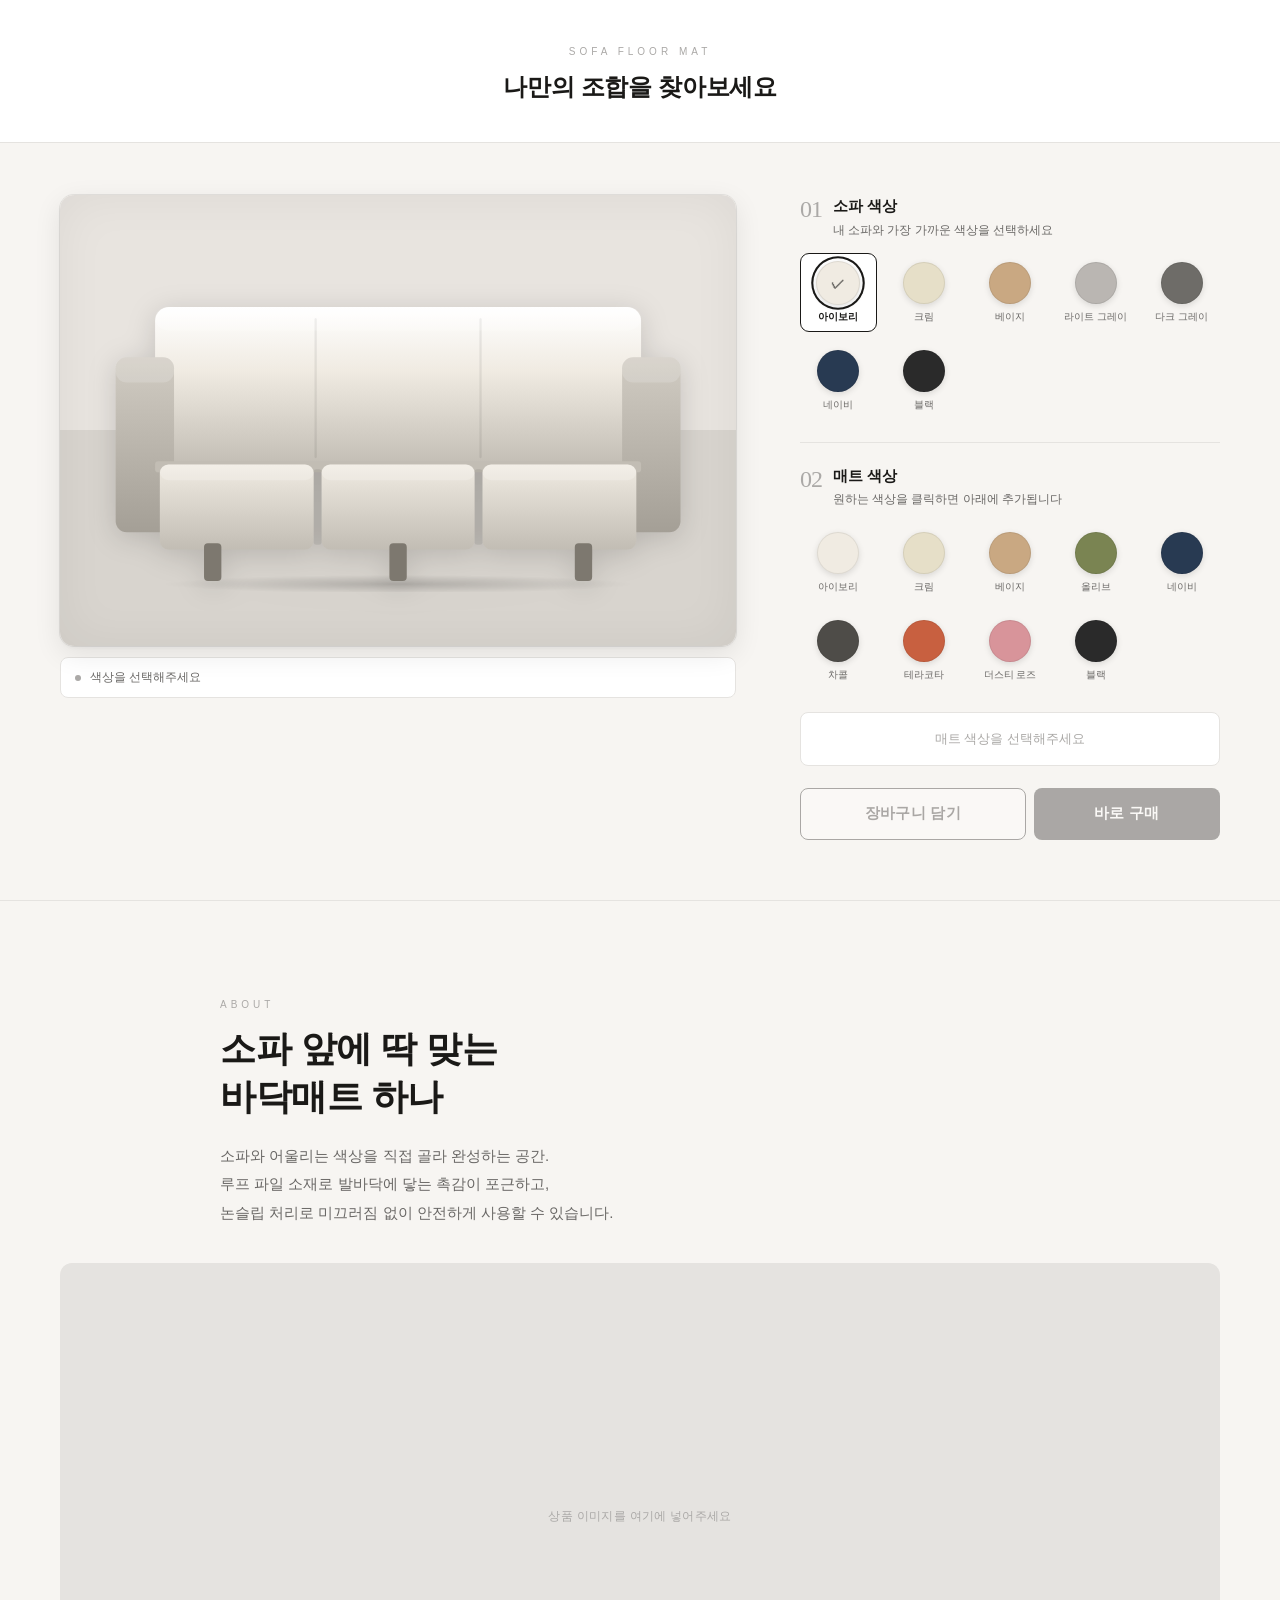
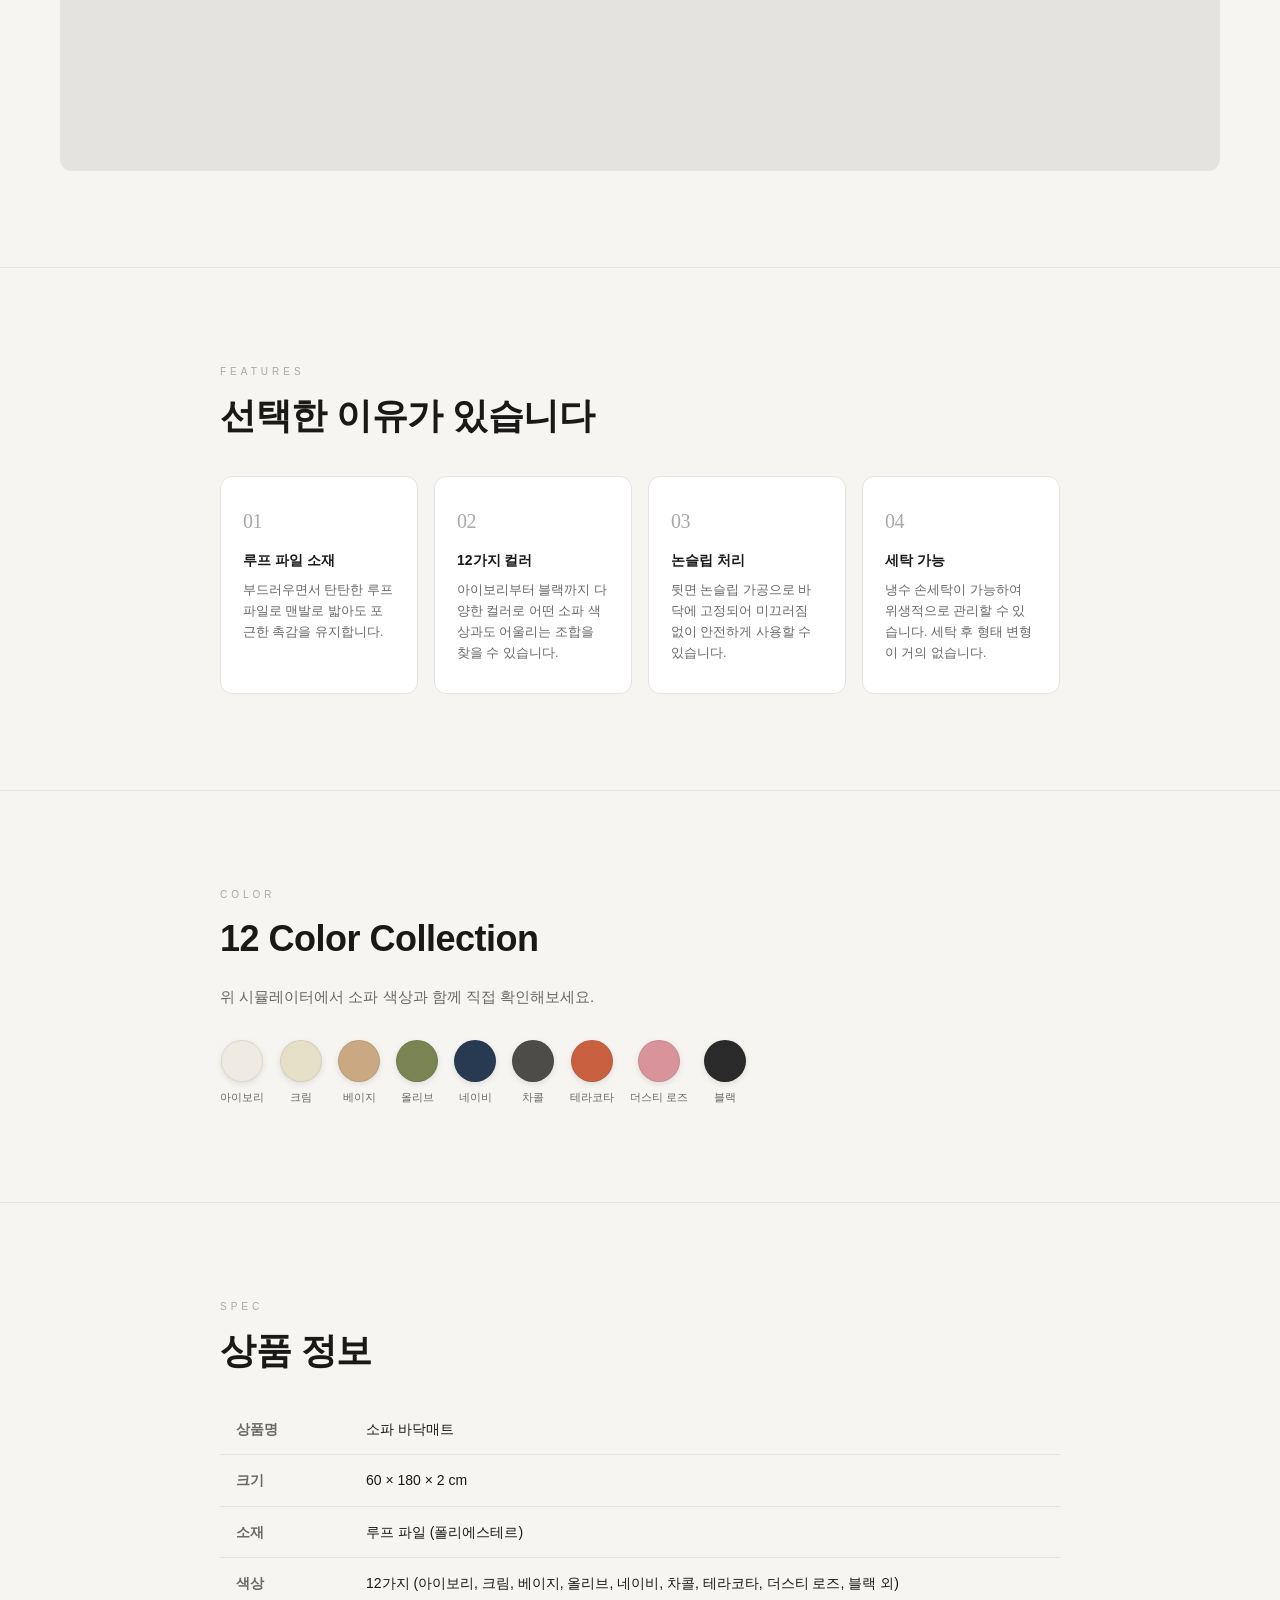
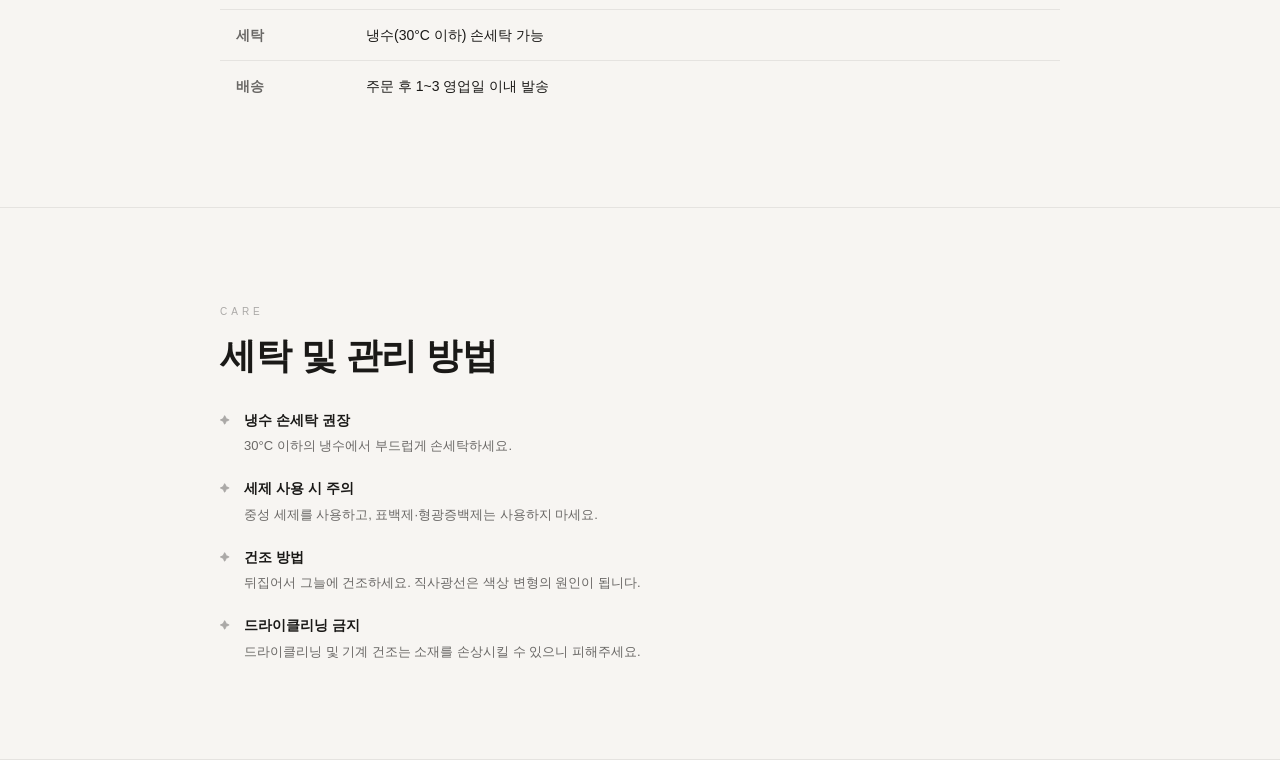
==== commit a109ab2f: "Replace cart form submission with product page redirect, add detail sections Cart behavior: - 장바구니 담" ====
--- a/index.html
+++ b/index.html
@@ -20,7 +20,7 @@
     <main class="sim">
         <div class="sim__layout">
 
-            <!-- ── 미리보기 (좌) ── -->
+            <!-- 미리보기 (좌) -->
             <div class="sim__preview">
                 <div class="sim__scene">
                     <div class="sim__mat-wrap">
@@ -37,10 +37,10 @@
                 </div>
             </div>
 
-            <!-- ── 옵션 패널 (우) ── -->
+            <!-- 옵션 패널 (우) -->
             <div class="sim__panel">
 
-                <!-- STEP 01 소파 색상 (시각적 참고용) -->
+                <!-- STEP 01 소파 색상 -->
                 <div class="sim__step">
                     <div class="sim__step-head">
                         <span class="sim__step-num">01</span>
@@ -54,54 +54,45 @@
 
                 <div class="sim__rule"></div>
 
-                <!-- STEP 02 매트 색상 (구매 옵션) -->
+                <!-- STEP 02 매트 색상 -->
                 <div class="sim__step">
                     <div class="sim__step-head">
                         <span class="sim__step-num">02</span>
                         <div>
                             <h2 class="sim__step-title">매트 색상</h2>
-                            <p class="sim__step-desc">원하는 매트 색상을 선택하세요</p>
+                            <p class="sim__step-desc">원하는 색상을 클릭하면 아래에 추가됩니다</p>
                         </div>
                     </div>
                     <div class="sim__swatches" id="matSwatches" role="radiogroup" aria-label="매트 색상"></div>
                 </div>
 
-                <!-- ── 선택된 상품 박스 ── -->
+                <!-- 선택된 상품 박스 -->
                 <div class="opt-box" id="optBox">
-
-                    <!-- 아무것도 선택 안 됐을 때 -->
-                    <div class="opt-empty" id="optEmpty">
-                        매트 색상을 선택해주세요
-                    </div>
-
-                    <!-- 선택된 항목 (JS로 동적 생성) -->
+                    <div class="opt-empty" id="optEmpty">매트 색상을 선택해주세요</div>
                     <div class="opt-items" id="optItems"></div>
-
-                </div>
-
-                <!-- ── 총 상품금액 ── -->
+                </div>
+
+                <!-- 총 상품금액 -->
                 <div class="opt-total" id="optTotal" style="display:none">
                     <span class="opt-total__label">총 상품금액</span>
                     <strong class="opt-total__price" id="totalPrice">0원</strong>
                 </div>
 
-                <!-- ── 구매 버튼 영역 ── -->
+                <!-- 구매 버튼 -->
                 <div class="buy-area">
-                    <button class="buy-btn buy-btn--cart" id="cartBtn" onclick="addToCart()" disabled>
+                    <button class="buy-btn buy-btn--cart" id="cartBtn" onclick="goToProduct('cart')" disabled>
                         장바구니 담기
                     </button>
-                    <button class="buy-btn buy-btn--now" id="buyBtn" onclick="buyNow()" disabled>
+                    <button class="buy-btn buy-btn--now" id="buyBtn" onclick="goToProduct('buy')" disabled>
                         바로 구매
                     </button>
                 </div>
 
             </div>
-            <!-- /sim__panel -->
-
         </div>
     </main>
 
-    <!-- ── 하단 고정 바 (모바일) ── -->
+    <!-- 하단 고정 바 (모바일) -->
     <footer class="gf">
         <div class="gf__inner">
             <div class="gf__info">
@@ -109,8 +100,8 @@
                 <span class="gf__price" id="gfPrice" style="display:none"></span>
             </div>
             <div class="gf__btns">
-                <button class="gf__btn gf__btn--cart" id="gfCartBtn" onclick="addToCart()" disabled>장바구니</button>
-                <button class="gf__btn gf__btn--now" id="gfBuyBtn" onclick="buyNow()" disabled>바로 구매</button>
+                <button class="gf__btn gf__btn--cart" id="gfCartBtn" onclick="goToProduct('cart')" disabled>장바구니</button>
+                <button class="gf__btn gf__btn--now"  id="gfBuyBtn"  onclick="goToProduct('buy')"  disabled>바로 구매</button>
             </div>
         </div>
     </footer>
@@ -118,8 +109,149 @@
     <!-- 토스트 -->
     <div class="toast" id="toast" role="alert">
         <span class="toast__icon">✓</span>
-        <span id="toastMsg">장바구니에 담겼습니다.</span>
+        <span id="toastMsg"></span>
     </div>
+
+    <!-- ============================================================
+         상품 상세 설명
+         아래 내용을 실제 상품 정보에 맞게 수정하세요.
+    ============================================================ -->
+    <article class="dtl">
+
+        <!-- 01 제품 소개 -->
+        <section class="dtl__sec">
+            <div class="dtl__inner">
+                <p class="dtl__label">ABOUT</p>
+                <h2 class="dtl__h2">소파 앞에 딱 맞는<br>바닥매트 하나</h2>
+                <p class="dtl__body">
+                    소파와 어울리는 색상을 직접 골라 완성하는 공간.<br>
+                    루프 파일 소재로 발바닥에 닿는 촉감이 포근하고,<br>
+                    논슬립 처리로 미끄러짐 없이 안전하게 사용할 수 있습니다.
+                </p>
+            </div>
+            <!-- 이미지 영역 — 실제 상품 이미지로 교체하세요 -->
+            <div class="dtl__img-wrap dtl__img-wrap--placeholder">
+                <span class="dtl__img-hint">상품 이미지를 여기에 넣어주세요</span>
+            </div>
+        </section>
+
+        <!-- 02 특징 4가지 -->
+        <section class="dtl__sec dtl__sec--gray">
+            <div class="dtl__inner">
+                <p class="dtl__label">FEATURES</p>
+                <h2 class="dtl__h2">선택한 이유가 있습니다</h2>
+                <div class="dtl__feat-grid">
+                    <div class="dtl__feat">
+                        <span class="dtl__feat-num">01</span>
+                        <h3 class="dtl__feat-title">루프 파일 소재</h3>
+                        <p class="dtl__feat-desc">부드러우면서 탄탄한 루프 파일로 맨발로 밟아도 포근한 촉감을 유지합니다.</p>
+                    </div>
+                    <div class="dtl__feat">
+                        <span class="dtl__feat-num">02</span>
+                        <h3 class="dtl__feat-title">12가지 컬러</h3>
+                        <p class="dtl__feat-desc">아이보리부터 블랙까지 다양한 컬러로 어떤 소파 색상과도 어울리는 조합을 찾을 수 있습니다.</p>
+                    </div>
+                    <div class="dtl__feat">
+                        <span class="dtl__feat-num">03</span>
+                        <h3 class="dtl__feat-title">논슬립 처리</h3>
+                        <p class="dtl__feat-desc">뒷면 논슬립 가공으로 바닥에 고정되어 미끄러짐 없이 안전하게 사용할 수 있습니다.</p>
+                    </div>
+                    <div class="dtl__feat">
+                        <span class="dtl__feat-num">04</span>
+                        <h3 class="dtl__feat-title">세탁 가능</h3>
+                        <p class="dtl__feat-desc">냉수 손세탁이 가능하여 위생적으로 관리할 수 있습니다. 세탁 후 형태 변형이 거의 없습니다.</p>
+                    </div>
+                </div>
+            </div>
+        </section>
+
+        <!-- 03 컬러 컬렉션 -->
+        <section class="dtl__sec">
+            <div class="dtl__inner">
+                <p class="dtl__label">COLOR</p>
+                <h2 class="dtl__h2">12 Color Collection</h2>
+                <p class="dtl__body dtl__body--sm">위 시뮬레이터에서 소파 색상과 함께 직접 확인해보세요.</p>
+                <div class="dtl__colors" id="dtlColors">
+                    <!-- JS로 자동 생성 -->
+                </div>
+            </div>
+        </section>
+
+        <!-- 04 상품 스펙 -->
+        <section class="dtl__sec dtl__sec--gray">
+            <div class="dtl__inner">
+                <p class="dtl__label">SPEC</p>
+                <h2 class="dtl__h2">상품 정보</h2>
+                <table class="dtl__table">
+                    <tbody>
+                        <tr>
+                            <th>상품명</th>
+                            <td>소파 바닥매트</td>
+                        </tr>
+                        <tr>
+                            <th>크기</th>
+                            <td>60 × 180 × 2 cm</td>
+                        </tr>
+                        <tr>
+                            <th>소재</th>
+                            <td>루프 파일 (폴리에스테르)</td>
+                        </tr>
+                        <tr>
+                            <th>색상</th>
+                            <td>12가지 (아이보리, 크림, 베이지, 올리브, 네이비, 차콜, 테라코타, 더스티 로즈, 블랙 외)</td>
+                        </tr>
+                        <tr>
+                            <th>세탁</th>
+                            <td>냉수(30°C 이하) 손세탁 가능</td>
+                        </tr>
+                        <tr>
+                            <th>배송</th>
+                            <td>주문 후 1~3 영업일 이내 발송</td>
+                        </tr>
+                    </tbody>
+                </table>
+            </div>
+        </section>
+
+        <!-- 05 세탁 및 관리 -->
+        <section class="dtl__sec">
+            <div class="dtl__inner">
+                <p class="dtl__label">CARE</p>
+                <h2 class="dtl__h2">세탁 및 관리 방법</h2>
+                <ul class="dtl__care">
+                    <li>
+                        <span class="dtl__care-icon">✦</span>
+                        <div>
+                            <strong>냉수 손세탁 권장</strong>
+                            <p>30°C 이하의 냉수에서 부드럽게 손세탁하세요.</p>
+                        </div>
+                    </li>
+                    <li>
+                        <span class="dtl__care-icon">✦</span>
+                        <div>
+                            <strong>세제 사용 시 주의</strong>
+                            <p>중성 세제를 사용하고, 표백제·형광증백제는 사용하지 마세요.</p>
+                        </div>
+                    </li>
+                    <li>
+                        <span class="dtl__care-icon">✦</span>
+                        <div>
+                            <strong>건조 방법</strong>
+                            <p>뒤집어서 그늘에 건조하세요. 직사광선은 색상 변형의 원인이 됩니다.</p>
+                        </div>
+                    </li>
+                    <li>
+                        <span class="dtl__care-icon">✦</span>
+                        <div>
+                            <strong>드라이클리닝 금지</strong>
+                            <p>드라이클리닝 및 기계 건조는 소재를 손상시킬 수 있으니 피해주세요.</p>
+                        </div>
+                    </li>
+                </ul>
+            </div>
+        </section>
+
+    </article>
 
     <script src="js/simulator.js"></script>
 </body>
--- a/css/simulator.css
+++ b/css/simulator.css
@@ -559,3 +559,213 @@
     .sim__layout { gap: 64px; }
     .sim__panel { width: 420px; }
 }
+
+/* ================================================================
+   상품 상세 설명 (시뮬레이터 하단)
+   ================================================================ */
+.dtl {
+    border-top: 1px solid var(--border);
+}
+
+/* 공통 섹션 */
+.dtl__sec {
+    padding: 64px 20px;
+    border-bottom: 1px solid var(--border);
+}
+.dtl__sec--gray {
+    background: var(--bg);
+}
+.dtl__inner {
+    max-width: 840px;
+    margin: 0 auto;
+}
+
+/* 라벨 */
+.dtl__label {
+    font-size: 10px;
+    letter-spacing: 4px;
+    color: var(--text-3);
+    margin-bottom: 12px;
+}
+
+/* 섹션 제목 */
+.dtl__h2 {
+    font-size: 26px;
+    font-weight: 800;
+    color: var(--text-1);
+    line-height: 1.35;
+    letter-spacing: -0.5px;
+    margin-bottom: 20px;
+}
+
+/* 본문 텍스트 */
+.dtl__body {
+    font-size: 14px;
+    color: var(--text-2);
+    line-height: 1.9;
+}
+.dtl__body--sm { font-size: 13px; margin-bottom: 28px; }
+
+/* 이미지 영역 */
+.dtl__img-wrap {
+    width: 100%;
+    margin-top: 36px;
+    border-radius: 12px;
+    overflow: hidden;
+}
+.dtl__img-wrap img {
+    width: 100%;
+    height: auto;
+    display: block;
+}
+/* 실제 이미지 없을 때 placeholder */
+.dtl__img-wrap--placeholder {
+    aspect-ratio: 16 / 7;
+    background: var(--border);
+    display: flex;
+    align-items: center;
+    justify-content: center;
+}
+.dtl__img-hint {
+    font-size: 12px;
+    color: var(--text-3);
+    letter-spacing: 0.3px;
+}
+
+/* 특징 4가지 그리드 */
+.dtl__feat-grid {
+    display: grid;
+    grid-template-columns: 1fr 1fr;
+    gap: 24px;
+    margin-top: 36px;
+}
+.dtl__feat {
+    background: var(--white);
+    border: 1px solid var(--border);
+    border-radius: 12px;
+    padding: 24px 20px;
+}
+.dtl__feat-num {
+    display: block;
+    font-family: var(--serif);
+    font-size: 20px;
+    color: var(--text-3);
+    margin-bottom: 12px;
+    letter-spacing: -0.5px;
+}
+.dtl__feat-title {
+    font-size: 14px;
+    font-weight: 700;
+    color: var(--text-1);
+    margin-bottom: 8px;
+}
+.dtl__feat-desc {
+    font-size: 12.5px;
+    color: var(--text-2);
+    line-height: 1.7;
+}
+
+/* 컬러 컬렉션 스와치 */
+.dtl__colors {
+    display: flex;
+    flex-wrap: wrap;
+    gap: 16px;
+    margin-top: 28px;
+}
+.dtl__color-item {
+    display: flex;
+    flex-direction: column;
+    align-items: center;
+    gap: 7px;
+}
+.dtl__color-dot {
+    width: 36px;
+    height: 36px;
+    border-radius: 50%;
+    border: 1.5px solid rgba(0,0,0,0.08);
+    box-shadow: 0 2px 6px rgba(0,0,0,0.10);
+}
+.dtl__color-name {
+    font-size: 10px;
+    color: var(--text-2);
+    text-align: center;
+    white-space: nowrap;
+}
+
+/* 스펙 테이블 */
+.dtl__table {
+    width: 100%;
+    border-collapse: collapse;
+    margin-top: 28px;
+    font-size: 13.5px;
+}
+.dtl__table th,
+.dtl__table td {
+    padding: 14px 16px;
+    text-align: left;
+    border-bottom: 1px solid var(--border);
+    vertical-align: top;
+    line-height: 1.6;
+}
+.dtl__table th {
+    width: 100px;
+    font-weight: 600;
+    color: var(--text-2);
+    background: var(--bg);
+    white-space: nowrap;
+}
+.dtl__table td { color: var(--text-1); }
+.dtl__table tr:last-child th,
+.dtl__table tr:last-child td { border-bottom: none; }
+
+/* 관리법 목록 */
+.dtl__care {
+    list-style: none;
+    margin-top: 28px;
+    display: flex;
+    flex-direction: column;
+    gap: 20px;
+}
+.dtl__care li {
+    display: flex;
+    gap: 14px;
+    align-items: flex-start;
+}
+.dtl__care-icon {
+    font-size: 10px;
+    color: var(--text-3);
+    padding-top: 4px;
+    flex-shrink: 0;
+}
+.dtl__care strong {
+    display: block;
+    font-size: 13.5px;
+    font-weight: 700;
+    color: var(--text-1);
+    margin-bottom: 4px;
+}
+.dtl__care p {
+    font-size: 12.5px;
+    color: var(--text-2);
+    line-height: 1.7;
+    margin: 0;
+}
+
+/* ── 상세 PC 반응형 ── */
+@media (min-width: 760px) {
+    .dtl__sec { padding: 80px 40px; }
+    .dtl__h2  { font-size: 32px; }
+    .dtl__body { font-size: 15px; }
+    .dtl__feat-grid { grid-template-columns: repeat(4, 1fr); gap: 16px; }
+    .dtl__feat { padding: 28px 22px; }
+    .dtl__color-dot  { width: 42px; height: 42px; }
+    .dtl__color-name { font-size: 11px; }
+    .dtl__table { font-size: 14px; }
+    .dtl__table th { width: 130px; }
+    .dtl__care strong { font-size: 14px; }
+    .dtl__care p { font-size: 13px; }
+}
+@media (min-width: 1100px) {
+    .dtl__sec { padding: 96px 60px; }
+    .dtl__h2  { font-size: 36px; }
+}
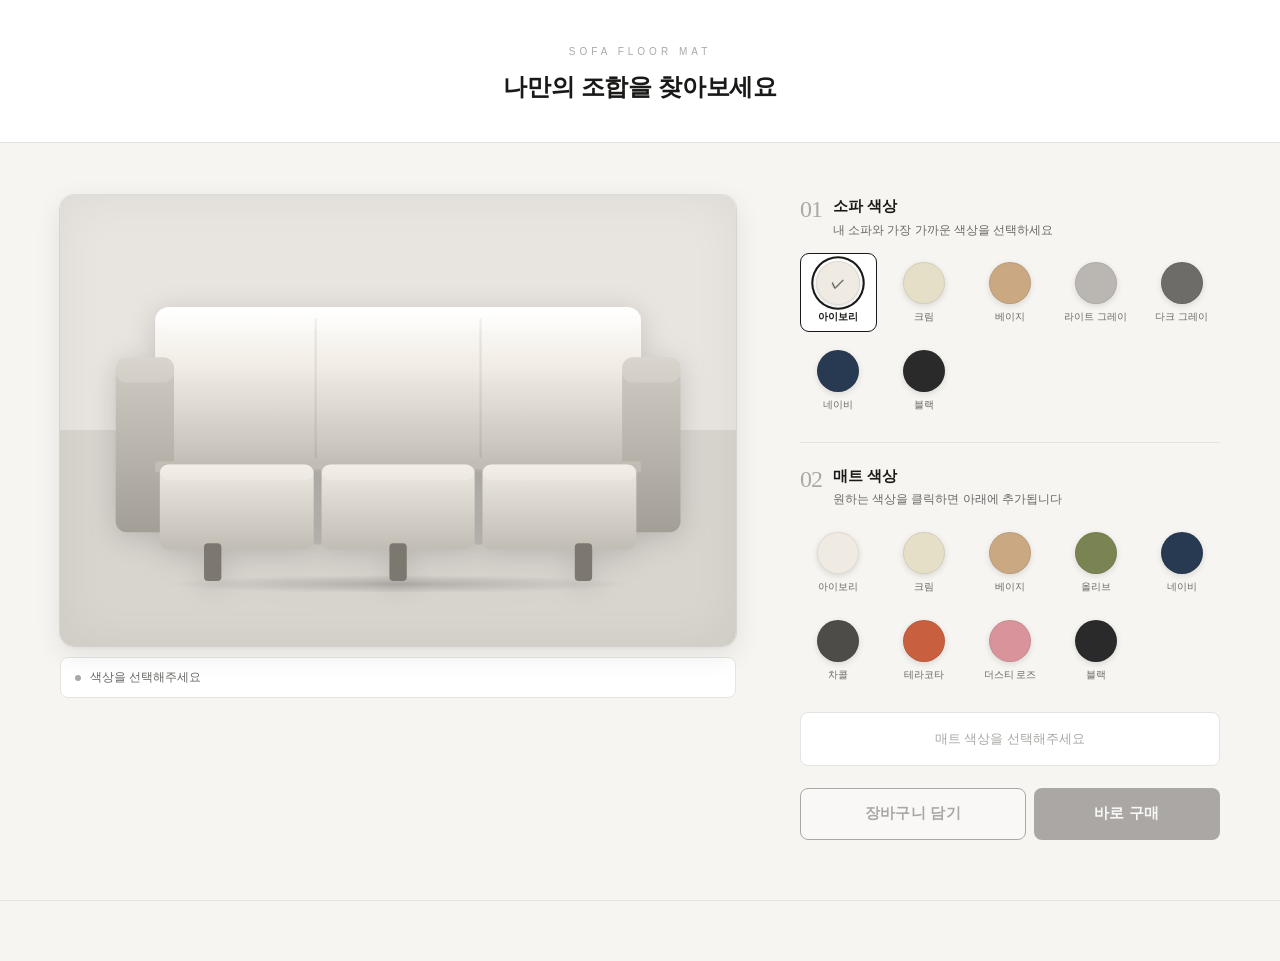
==== commit a6859fc7: "Simplify detail section to single 900px image slot Co-Authored-By: Claude Sonnet 4.6 <noreply@anthro" ====
--- a/index.html
+++ b/index.html
@@ -112,146 +112,11 @@
         <span id="toastMsg"></span>
     </div>
 
-    <!-- ============================================================
-         상품 상세 설명
-         아래 내용을 실제 상품 정보에 맞게 수정하세요.
-    ============================================================ -->
-    <article class="dtl">
-
-        <!-- 01 제품 소개 -->
-        <section class="dtl__sec">
-            <div class="dtl__inner">
-                <p class="dtl__label">ABOUT</p>
-                <h2 class="dtl__h2">소파 앞에 딱 맞는<br>바닥매트 하나</h2>
-                <p class="dtl__body">
-                    소파와 어울리는 색상을 직접 골라 완성하는 공간.<br>
-                    루프 파일 소재로 발바닥에 닿는 촉감이 포근하고,<br>
-                    논슬립 처리로 미끄러짐 없이 안전하게 사용할 수 있습니다.
-                </p>
-            </div>
-            <!-- 이미지 영역 — 실제 상품 이미지로 교체하세요 -->
-            <div class="dtl__img-wrap dtl__img-wrap--placeholder">
-                <span class="dtl__img-hint">상품 이미지를 여기에 넣어주세요</span>
-            </div>
-        </section>
-
-        <!-- 02 특징 4가지 -->
-        <section class="dtl__sec dtl__sec--gray">
-            <div class="dtl__inner">
-                <p class="dtl__label">FEATURES</p>
-                <h2 class="dtl__h2">선택한 이유가 있습니다</h2>
-                <div class="dtl__feat-grid">
-                    <div class="dtl__feat">
-                        <span class="dtl__feat-num">01</span>
-                        <h3 class="dtl__feat-title">루프 파일 소재</h3>
-                        <p class="dtl__feat-desc">부드러우면서 탄탄한 루프 파일로 맨발로 밟아도 포근한 촉감을 유지합니다.</p>
-                    </div>
-                    <div class="dtl__feat">
-                        <span class="dtl__feat-num">02</span>
-                        <h3 class="dtl__feat-title">12가지 컬러</h3>
-                        <p class="dtl__feat-desc">아이보리부터 블랙까지 다양한 컬러로 어떤 소파 색상과도 어울리는 조합을 찾을 수 있습니다.</p>
-                    </div>
-                    <div class="dtl__feat">
-                        <span class="dtl__feat-num">03</span>
-                        <h3 class="dtl__feat-title">논슬립 처리</h3>
-                        <p class="dtl__feat-desc">뒷면 논슬립 가공으로 바닥에 고정되어 미끄러짐 없이 안전하게 사용할 수 있습니다.</p>
-                    </div>
-                    <div class="dtl__feat">
-                        <span class="dtl__feat-num">04</span>
-                        <h3 class="dtl__feat-title">세탁 가능</h3>
-                        <p class="dtl__feat-desc">냉수 손세탁이 가능하여 위생적으로 관리할 수 있습니다. 세탁 후 형태 변형이 거의 없습니다.</p>
-                    </div>
-                </div>
-            </div>
-        </section>
-
-        <!-- 03 컬러 컬렉션 -->
-        <section class="dtl__sec">
-            <div class="dtl__inner">
-                <p class="dtl__label">COLOR</p>
-                <h2 class="dtl__h2">12 Color Collection</h2>
-                <p class="dtl__body dtl__body--sm">위 시뮬레이터에서 소파 색상과 함께 직접 확인해보세요.</p>
-                <div class="dtl__colors" id="dtlColors">
-                    <!-- JS로 자동 생성 -->
-                </div>
-            </div>
-        </section>
-
-        <!-- 04 상품 스펙 -->
-        <section class="dtl__sec dtl__sec--gray">
-            <div class="dtl__inner">
-                <p class="dtl__label">SPEC</p>
-                <h2 class="dtl__h2">상품 정보</h2>
-                <table class="dtl__table">
-                    <tbody>
-                        <tr>
-                            <th>상품명</th>
-                            <td>소파 바닥매트</td>
-                        </tr>
-                        <tr>
-                            <th>크기</th>
-                            <td>60 × 180 × 2 cm</td>
-                        </tr>
-                        <tr>
-                            <th>소재</th>
-                            <td>루프 파일 (폴리에스테르)</td>
-                        </tr>
-                        <tr>
-                            <th>색상</th>
-                            <td>12가지 (아이보리, 크림, 베이지, 올리브, 네이비, 차콜, 테라코타, 더스티 로즈, 블랙 외)</td>
-                        </tr>
-                        <tr>
-                            <th>세탁</th>
-                            <td>냉수(30°C 이하) 손세탁 가능</td>
-                        </tr>
-                        <tr>
-                            <th>배송</th>
-                            <td>주문 후 1~3 영업일 이내 발송</td>
-                        </tr>
-                    </tbody>
-                </table>
-            </div>
-        </section>
-
-        <!-- 05 세탁 및 관리 -->
-        <section class="dtl__sec">
-            <div class="dtl__inner">
-                <p class="dtl__label">CARE</p>
-                <h2 class="dtl__h2">세탁 및 관리 방법</h2>
-                <ul class="dtl__care">
-                    <li>
-                        <span class="dtl__care-icon">✦</span>
-                        <div>
-                            <strong>냉수 손세탁 권장</strong>
-                            <p>30°C 이하의 냉수에서 부드럽게 손세탁하세요.</p>
-                        </div>
-                    </li>
-                    <li>
-                        <span class="dtl__care-icon">✦</span>
-                        <div>
-                            <strong>세제 사용 시 주의</strong>
-                            <p>중성 세제를 사용하고, 표백제·형광증백제는 사용하지 마세요.</p>
-                        </div>
-                    </li>
-                    <li>
-                        <span class="dtl__care-icon">✦</span>
-                        <div>
-                            <strong>건조 방법</strong>
-                            <p>뒤집어서 그늘에 건조하세요. 직사광선은 색상 변형의 원인이 됩니다.</p>
-                        </div>
-                    </li>
-                    <li>
-                        <span class="dtl__care-icon">✦</span>
-                        <div>
-                            <strong>드라이클리닝 금지</strong>
-                            <p>드라이클리닝 및 기계 건조는 소재를 손상시킬 수 있으니 피해주세요.</p>
-                        </div>
-                    </li>
-                </ul>
-            </div>
-        </section>
-
-    </article>
+    <!-- 상품 상세 이미지 (900px 고정) -->
+    <div class="dtl">
+        <!-- 이미지 파일 경로를 아래 src에 입력하세요 -->
+        <img src="" alt="상품 상세 이미지" class="dtl__img">
+    </div>
 
     <script src="js/simulator.js"></script>
 </body>
--- a/css/simulator.css
+++ b/css/simulator.css
@@ -561,211 +561,23 @@
 }
 
 /* ================================================================
-   상품 상세 설명 (시뮬레이터 하단)
+   상품 상세 이미지 영역
    ================================================================ */
 .dtl {
     border-top: 1px solid var(--border);
-}
-
-/* 공통 섹션 */
-.dtl__sec {
-    padding: 64px 20px;
-    border-bottom: 1px solid var(--border);
-}
-.dtl__sec--gray {
-    background: var(--bg);
-}
-.dtl__inner {
-    max-width: 840px;
+    padding: 0 20px 60px;
+    /* 이미지가 없을 때도 최소 높이 유지 */
+    min-height: 40px;
+}
+.dtl__img {
+    display: block;
+    width: 100%;
+    max-width: 900px;    /* 가로 최대 900px */
     margin: 0 auto;
-}
-
-/* 라벨 */
-.dtl__label {
-    font-size: 10px;
-    letter-spacing: 4px;
-    color: var(--text-3);
-    margin-bottom: 12px;
-}
-
-/* 섹션 제목 */
-.dtl__h2 {
-    font-size: 26px;
-    font-weight: 800;
-    color: var(--text-1);
-    line-height: 1.35;
-    letter-spacing: -0.5px;
-    margin-bottom: 20px;
-}
-
-/* 본문 텍스트 */
-.dtl__body {
-    font-size: 14px;
-    color: var(--text-2);
-    line-height: 1.9;
-}
-.dtl__body--sm { font-size: 13px; margin-bottom: 28px; }
-
-/* 이미지 영역 */
-.dtl__img-wrap {
-    width: 100%;
-    margin-top: 36px;
-    border-radius: 12px;
-    overflow: hidden;
-}
-.dtl__img-wrap img {
-    width: 100%;
     height: auto;
-    display: block;
-}
-/* 실제 이미지 없을 때 placeholder */
-.dtl__img-wrap--placeholder {
-    aspect-ratio: 16 / 7;
-    background: var(--border);
-    display: flex;
-    align-items: center;
-    justify-content: center;
-}
-.dtl__img-hint {
-    font-size: 12px;
-    color: var(--text-3);
-    letter-spacing: 0.3px;
-}
-
-/* 특징 4가지 그리드 */
-.dtl__feat-grid {
-    display: grid;
-    grid-template-columns: 1fr 1fr;
-    gap: 24px;
-    margin-top: 36px;
-}
-.dtl__feat {
-    background: var(--white);
-    border: 1px solid var(--border);
-    border-radius: 12px;
-    padding: 24px 20px;
-}
-.dtl__feat-num {
-    display: block;
-    font-family: var(--serif);
-    font-size: 20px;
-    color: var(--text-3);
-    margin-bottom: 12px;
-    letter-spacing: -0.5px;
-}
-.dtl__feat-title {
-    font-size: 14px;
-    font-weight: 700;
-    color: var(--text-1);
-    margin-bottom: 8px;
-}
-.dtl__feat-desc {
-    font-size: 12.5px;
-    color: var(--text-2);
-    line-height: 1.7;
-}
-
-/* 컬러 컬렉션 스와치 */
-.dtl__colors {
-    display: flex;
-    flex-wrap: wrap;
-    gap: 16px;
-    margin-top: 28px;
-}
-.dtl__color-item {
-    display: flex;
-    flex-direction: column;
-    align-items: center;
-    gap: 7px;
-}
-.dtl__color-dot {
-    width: 36px;
-    height: 36px;
-    border-radius: 50%;
-    border: 1.5px solid rgba(0,0,0,0.08);
-    box-shadow: 0 2px 6px rgba(0,0,0,0.10);
-}
-.dtl__color-name {
-    font-size: 10px;
-    color: var(--text-2);
-    text-align: center;
-    white-space: nowrap;
-}
-
-/* 스펙 테이블 */
-.dtl__table {
-    width: 100%;
-    border-collapse: collapse;
-    margin-top: 28px;
-    font-size: 13.5px;
-}
-.dtl__table th,
-.dtl__table td {
-    padding: 14px 16px;
-    text-align: left;
-    border-bottom: 1px solid var(--border);
-    vertical-align: top;
-    line-height: 1.6;
-}
-.dtl__table th {
-    width: 100px;
-    font-weight: 600;
-    color: var(--text-2);
-    background: var(--bg);
-    white-space: nowrap;
-}
-.dtl__table td { color: var(--text-1); }
-.dtl__table tr:last-child th,
-.dtl__table tr:last-child td { border-bottom: none; }
-
-/* 관리법 목록 */
-.dtl__care {
-    list-style: none;
-    margin-top: 28px;
-    display: flex;
-    flex-direction: column;
-    gap: 20px;
-}
-.dtl__care li {
-    display: flex;
-    gap: 14px;
-    align-items: flex-start;
-}
-.dtl__care-icon {
-    font-size: 10px;
-    color: var(--text-3);
-    padding-top: 4px;
-    flex-shrink: 0;
-}
-.dtl__care strong {
-    display: block;
-    font-size: 13.5px;
-    font-weight: 700;
-    color: var(--text-1);
-    margin-bottom: 4px;
-}
-.dtl__care p {
-    font-size: 12.5px;
-    color: var(--text-2);
-    line-height: 1.7;
-    margin: 0;
-}
-
-/* ── 상세 PC 반응형 ── */
-@media (min-width: 760px) {
-    .dtl__sec { padding: 80px 40px; }
-    .dtl__h2  { font-size: 32px; }
-    .dtl__body { font-size: 15px; }
-    .dtl__feat-grid { grid-template-columns: repeat(4, 1fr); gap: 16px; }
-    .dtl__feat { padding: 28px 22px; }
-    .dtl__color-dot  { width: 42px; height: 42px; }
-    .dtl__color-name { font-size: 11px; }
-    .dtl__table { font-size: 14px; }
-    .dtl__table th { width: 130px; }
-    .dtl__care strong { font-size: 14px; }
-    .dtl__care p { font-size: 13px; }
-}
-@media (min-width: 1100px) {
-    .dtl__sec { padding: 96px 60px; }
-    .dtl__h2  { font-size: 36px; }
-}
+}
+/* src가 비어있을 때 숨김 */
+.dtl__img:not([src]),
+.dtl__img[src=""] {
+    display: none;
+}
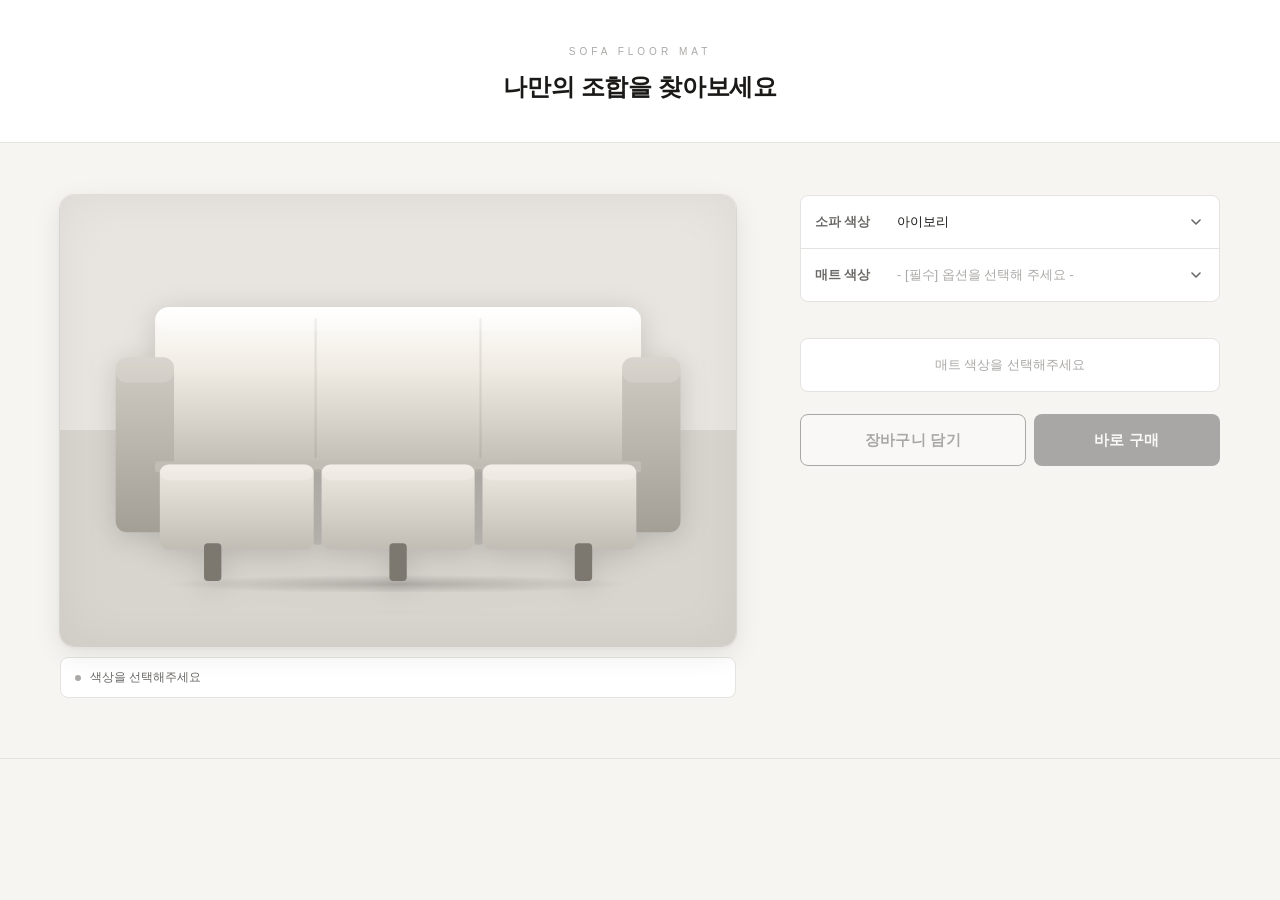
==== commit 0b5a82cd: "Replace color swatches with Cafe24-style option dropdowns - Sofa and mat selectors are now dropdowns" ====
--- a/index.html
+++ b/index.html
@@ -40,30 +40,37 @@
             <!-- 옵션 패널 (우) -->
             <div class="sim__panel">
 
-                <!-- STEP 01 소파 색상 -->
-                <div class="sim__step">
-                    <div class="sim__step-head">
-                        <span class="sim__step-num">01</span>
-                        <div>
-                            <h2 class="sim__step-title">소파 색상</h2>
-                            <p class="sim__step-desc">내 소파와 가장 가까운 색상을 선택하세요</p>
+                <!-- 옵션 드롭다운 행 -->
+                <div class="opt-rows">
+
+                    <!-- 소파 색상 -->
+                    <div class="opt-row">
+                        <span class="opt-row__label">소파 색상</span>
+                        <div class="dropdown" id="sofaDrop">
+                            <button class="dropdown__btn" onclick="toggleDrop('sofaDrop')" type="button">
+                                <span id="sofaDropVal" class="dropdown__cur is-ph">- 옵션을 선택해 주세요 -</span>
+                                <svg class="dropdown__chevron" viewBox="0 0 10 6" fill="none">
+                                    <path d="M1 1l4 4 4-4" stroke="currentColor" stroke-width="1.6" stroke-linecap="round" stroke-linejoin="round"/>
+                                </svg>
+                            </button>
+                            <ul class="dropdown__list" id="sofaDropList"></ul>
                         </div>
                     </div>
-                    <div class="sim__swatches" id="sofaSwatches" role="radiogroup" aria-label="소파 색상"></div>
-                </div>
 
-                <div class="sim__rule"></div>
-
-                <!-- STEP 02 매트 색상 -->
-                <div class="sim__step">
-                    <div class="sim__step-head">
-                        <span class="sim__step-num">02</span>
-                        <div>
-                            <h2 class="sim__step-title">매트 색상</h2>
-                            <p class="sim__step-desc">원하는 색상을 클릭하면 아래에 추가됩니다</p>
+                    <!-- 매트 색상 -->
+                    <div class="opt-row">
+                        <span class="opt-row__label">매트 색상</span>
+                        <div class="dropdown" id="matDrop">
+                            <button class="dropdown__btn" onclick="toggleDrop('matDrop')" type="button">
+                                <span id="matDropVal" class="dropdown__cur is-ph">- [필수] 옵션을 선택해 주세요 -</span>
+                                <svg class="dropdown__chevron" viewBox="0 0 10 6" fill="none">
+                                    <path d="M1 1l4 4 4-4" stroke="currentColor" stroke-width="1.6" stroke-linecap="round" stroke-linejoin="round"/>
+                                </svg>
+                            </button>
+                            <ul class="dropdown__list" id="matDropList"></ul>
                         </div>
                     </div>
-                    <div class="sim__swatches" id="matSwatches" role="radiogroup" aria-label="매트 색상"></div>
+
                 </div>
 
                 <!-- 선택된 상품 박스 -->
--- a/css/simulator.css
+++ b/css/simulator.css
@@ -165,86 +165,115 @@
 .sim__panel {
     display: flex;
     flex-direction: column;
-    gap: 20px;
-}
-
-.sim__step-head {
-    display: flex;
-    align-items: flex-start;
-    gap: 11px;
+    gap: 0;
+}
+
+/* ── 옵션 행 (라벨 + 드롭다운) ── */
+.opt-rows {
+    display: flex;
+    flex-direction: column;
+    border: 1px solid var(--border);
+    border-radius: 8px;
+    overflow: hidden;
+    background: var(--white);
     margin-bottom: 14px;
 }
-.sim__step-num   { font-family: var(--serif); font-size: 22px; color: var(--text-3); letter-spacing: -1px; line-height: 1; flex-shrink: 0; padding-top: 2px; }
-.sim__step-title { font-size: 14px; font-weight: 700; color: var(--text-1); }
-.sim__step-desc  { font-size: 11px; color: var(--text-2); margin-top: 2px; }
-
-.sim__rule { border: none; border-top: 1px solid var(--border); }
-
-/* ── 스와치 ── */
-.sim__swatches {
-    display: grid;
-    grid-template-columns: repeat(auto-fill, minmax(60px, 1fr));
-    gap: 7px;
-}
-.sw {
-    display: flex;
-    flex-direction: column;
-    align-items: center;
-    gap: 6px;
-    padding: 8px 4px;
-    border-radius: 9px;
-    border: 1.5px solid transparent;
+.opt-row {
+    display: flex;
+    align-items: center;
+    padding: 0 14px;
+    border-bottom: 1px solid var(--border);
+    min-height: 52px;
+}
+.opt-row:last-child { border-bottom: none; }
+.opt-row__label {
+    width: 72px;
+    flex-shrink: 0;
+    font-size: 12.5px;
+    font-weight: 600;
+    color: var(--text-2);
+    white-space: nowrap;
+}
+
+/* ── 드롭다운 ── */
+.dropdown {
+    flex: 1;
+    position: relative;
+}
+.dropdown__btn {
+    width: 100%;
+    height: 52px;
+    padding: 0 4px 0 10px;
     background: transparent;
+    border: none;
+    display: flex;
+    align-items: center;
+    justify-content: space-between;
+    gap: 8px;
     cursor: pointer;
     font-family: var(--sans);
-    transition: all var(--ease);
-    -webkit-tap-highlight-color: transparent;
-    user-select: none;
-}
-.sw:hover  { background: var(--white); border-color: var(--border); }
-.sw.is-on  { background: var(--white); border-color: var(--text-1); }
-
-.sw__dot {
-    position: relative;
-    width: 38px;
-    height: 38px;
-    border-radius: 50%;
-    border: 1.5px solid rgba(0,0,0,0.08);
-    box-shadow: 0 2px 6px rgba(0,0,0,0.12);
-    flex-shrink: 0;
-    transition: transform var(--ease), box-shadow var(--ease);
-}
-.sw:hover .sw__dot { transform: scale(1.1); }
-.sw.is-on .sw__dot {
-    transform: scale(1.05);
-    box-shadow: 0 2px 6px rgba(0,0,0,0.12), 0 0 0 2.5px var(--white), 0 0 0 4.5px var(--text-1);
-}
-.sw.is-on .sw__dot::after {
-    content: '✓';
-    position: absolute;
-    inset: 0;
-    display: flex;
-    align-items: center;
-    justify-content: center;
+    text-align: left;
+}
+.dropdown__cur {
+    flex: 1;
     font-size: 13px;
-    font-weight: 700;
-    color: rgba(255,255,255,0.92);
-    text-shadow: 0 1px 3px rgba(0,0,0,0.4);
-}
-.sw.is-on .sw__dot.is-light::after { color: rgba(0,0,0,0.55); text-shadow: none; }
-
-.sw__name {
-    font-size: 9.5px;
-    color: var(--text-2);
-    text-align: center;
-    line-height: 1.3;
+    color: var(--text-1);
     white-space: nowrap;
     overflow: hidden;
     text-overflow: ellipsis;
-    max-width: 100%;
-    transition: color var(--ease);
-}
-.sw.is-on .sw__name { color: var(--text-1); font-weight: 600; }
+}
+.dropdown__cur.is-ph { color: var(--text-3); }
+
+.dropdown__chevron {
+    width: 10px;
+    height: 6px;
+    flex-shrink: 0;
+    color: var(--text-2);
+    transition: transform var(--ease);
+}
+.dropdown.is-open .dropdown__chevron { transform: rotate(180deg); }
+
+/* 드롭다운 리스트 */
+.dropdown__list {
+    display: none;
+    position: absolute;
+    top: calc(100% + 1px);
+    left: -14px;              /* opt-row padding 맞춤 */
+    right: -14px;
+    background: var(--white);
+    border: 1.5px solid var(--text-1);
+    border-top: none;
+    max-height: 260px;
+    overflow-y: auto;
+    z-index: 50;
+    list-style: none;
+    box-shadow: 0 6px 20px rgba(0,0,0,0.12);
+}
+.dropdown.is-open .dropdown__list { display: block; }
+
+.dropdown__item {
+    display: flex;
+    align-items: center;
+    gap: 10px;
+    padding: 13px 16px;
+    font-size: 13px;
+    color: var(--text-1);
+    cursor: pointer;
+    border-bottom: 1px solid var(--border);
+    transition: background var(--ease);
+}
+.dropdown__item:last-child { border-bottom: none; }
+.dropdown__item:hover { background: #F0F0EE; }
+.dropdown__item.is-selected { background: #EAEAE8; font-weight: 600; }
+
+/* 드롭다운 색상 원 */
+.dropdown__dot {
+    width: 14px;
+    height: 14px;
+    border-radius: 50%;
+    flex-shrink: 0;
+    border: 1px solid rgba(0,0,0,0.1);
+}
 
 /* ================================================================
    선택된 상품 박스 (한국 쇼핑몰 스타일)
@@ -540,12 +569,6 @@
     .sim__preview { flex: 1; position: sticky; top: 28px; }
     .sim__panel   { width: 380px; flex-shrink: 0; gap: 22px; }
 
-    .sim__swatches { grid-template-columns: repeat(auto-fill, minmax(66px, 1fr)); gap: 9px; }
-    .sw__dot         { width: 42px; height: 42px; }
-    .sw__name        { font-size: 10px; }
-    .sim__step-num   { font-size: 24px; }
-    .sim__step-title { font-size: 14.5px; }
-    .sim__step-desc  { font-size: 11.5px; }
     .opt-total__price { font-size: 24px; }
     .buy-btn { height: 52px; font-size: 14.5px; }
 
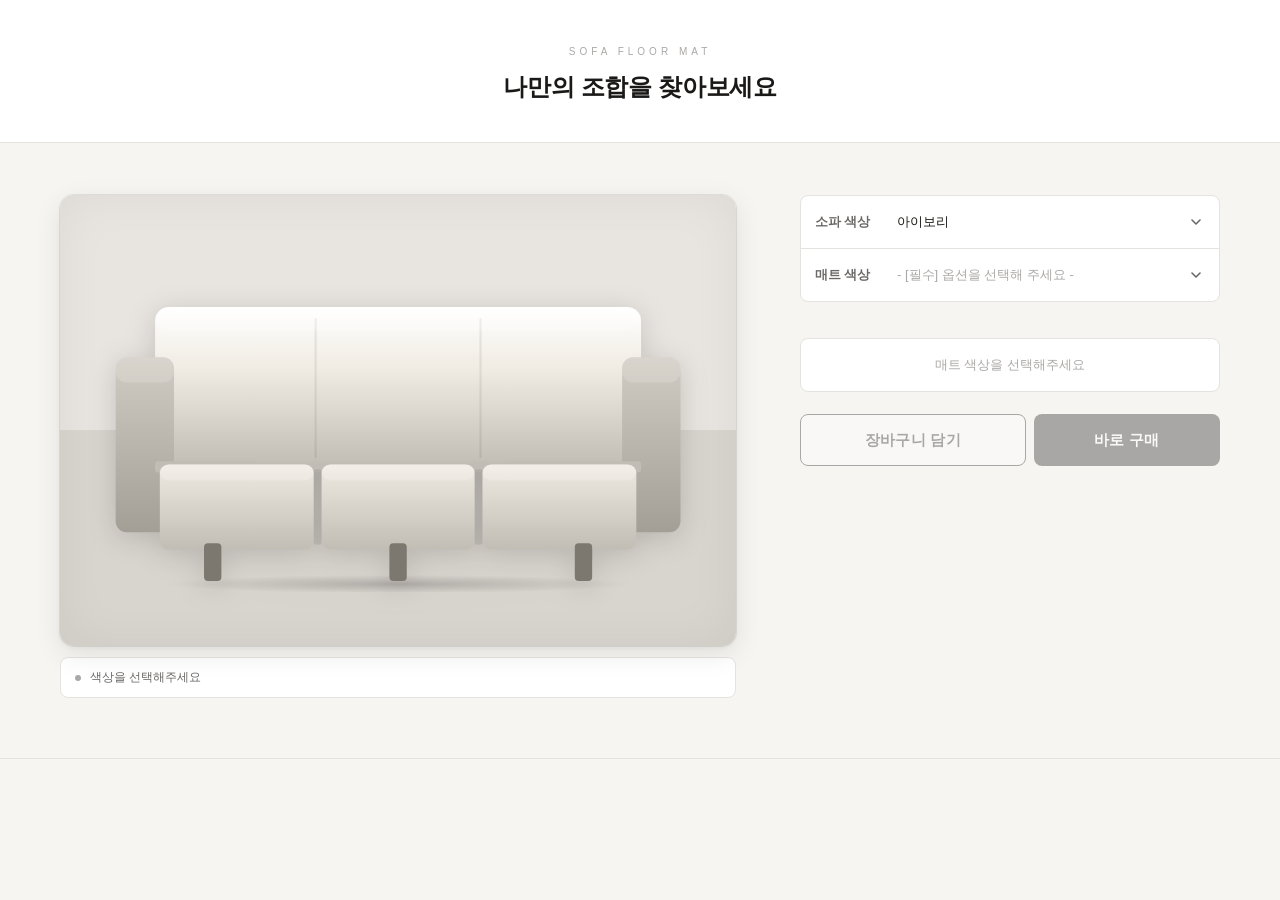
==== commit 5718bf84: "Fix dropdown not selectable and show all options without scroll - Pass event to toggleDrop and call " ====
--- a/index.html
+++ b/index.html
@@ -47,7 +47,7 @@
                     <div class="opt-row">
                         <span class="opt-row__label">소파 색상</span>
                         <div class="dropdown" id="sofaDrop">
-                            <button class="dropdown__btn" onclick="toggleDrop('sofaDrop')" type="button">
+                            <button class="dropdown__btn" onclick="toggleDrop(event,'sofaDrop')" type="button">
                                 <span id="sofaDropVal" class="dropdown__cur is-ph">- 옵션을 선택해 주세요 -</span>
                                 <svg class="dropdown__chevron" viewBox="0 0 10 6" fill="none">
                                     <path d="M1 1l4 4 4-4" stroke="currentColor" stroke-width="1.6" stroke-linecap="round" stroke-linejoin="round"/>
@@ -61,7 +61,7 @@
                     <div class="opt-row">
                         <span class="opt-row__label">매트 색상</span>
                         <div class="dropdown" id="matDrop">
-                            <button class="dropdown__btn" onclick="toggleDrop('matDrop')" type="button">
+                            <button class="dropdown__btn" onclick="toggleDrop(event,'matDrop')" type="button">
                                 <span id="matDropVal" class="dropdown__cur is-ph">- [필수] 옵션을 선택해 주세요 -</span>
                                 <svg class="dropdown__chevron" viewBox="0 0 10 6" fill="none">
                                     <path d="M1 1l4 4 4-4" stroke="currentColor" stroke-width="1.6" stroke-linecap="round" stroke-linejoin="round"/>
--- a/css/simulator.css
+++ b/css/simulator.css
@@ -243,8 +243,6 @@
     background: var(--white);
     border: 1.5px solid var(--text-1);
     border-top: none;
-    max-height: 260px;
-    overflow-y: auto;
     z-index: 50;
     list-style: none;
     box-shadow: 0 6px 20px rgba(0,0,0,0.12);
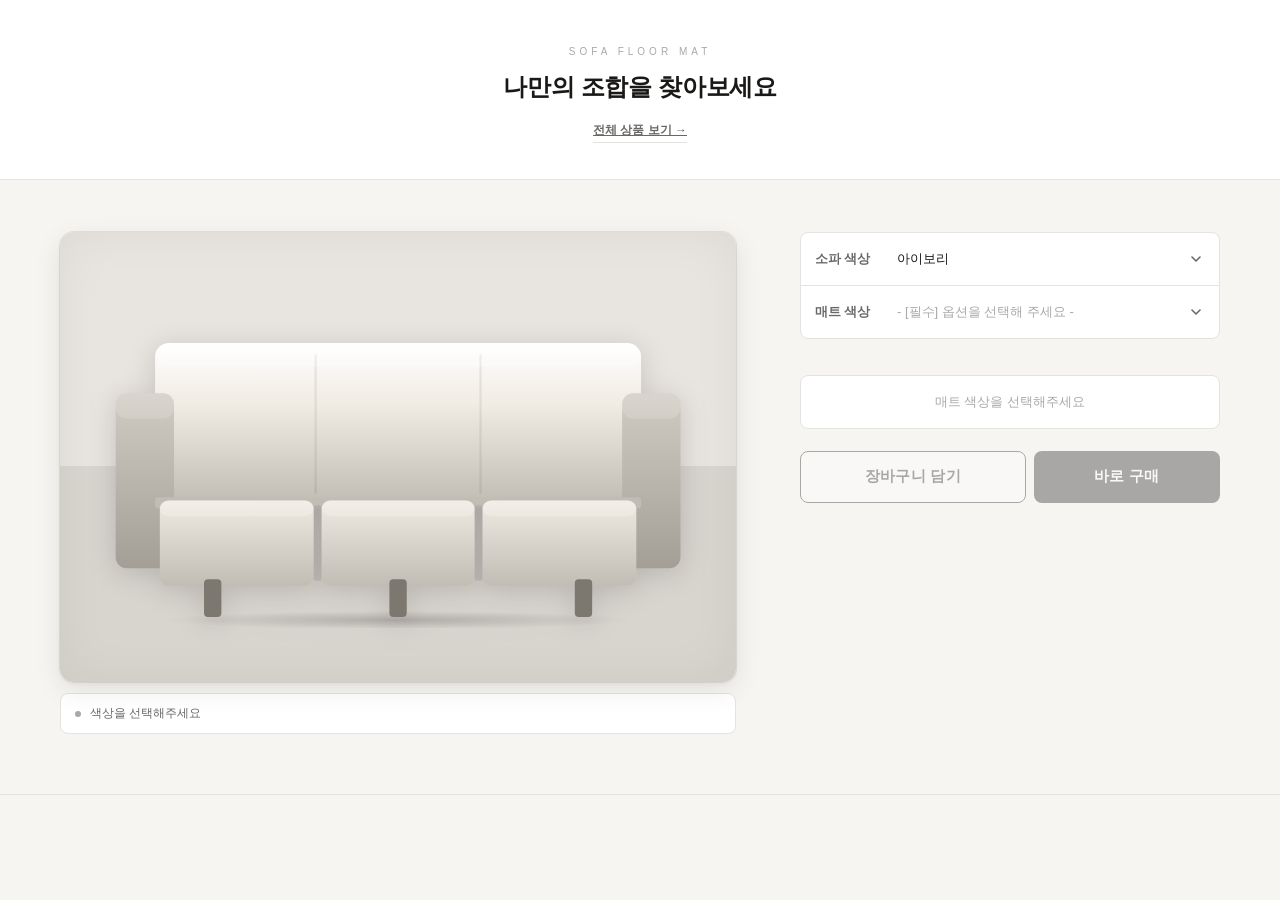
==== commit c2a21066: "Add sensemom.com product showcase page (products.html) - Full product catalog with category filter t" ====
--- a/index.html
+++ b/index.html
@@ -13,6 +13,7 @@
         <div class="pt__inner">
             <p class="pt__cat">SOFA FLOOR MAT</p>
             <h1 class="pt__title">나만의 조합을 찾아보세요</h1>
+            <a class="pt__catalog-link" href="products.html">전체 상품 보기 →</a>
         </div>
     </section>
 
--- a/css/simulator.css
+++ b/css/simulator.css
@@ -39,7 +39,17 @@
     text-align: center;
 }
 .pt__cat   { font-size: 10px; letter-spacing: 4px; color: var(--text-3); margin-bottom: 8px; }
-.pt__title { font-size: 20px; font-weight: 700; letter-spacing: -0.3px; color: var(--text-1); }
+.pt__title { font-size: 20px; font-weight: 700; letter-spacing: -0.3px; color: var(--text-1); margin-bottom: 10px; }
+.pt__catalog-link {
+    display: inline-block;
+    font-size: 12px;
+    font-weight: 600;
+    color: var(--text-2);
+    border-bottom: 1px solid var(--border);
+    padding-bottom: 1px;
+    transition: color var(--ease), border-color var(--ease);
+}
+.pt__catalog-link:hover { color: var(--text-1); border-color: var(--text-1); }
 
 /* ================================================================
    레이아웃 — 모바일 기본 (단일 열)
@@ -174,9 +184,9 @@
     flex-direction: column;
     border: 1px solid var(--border);
     border-radius: 8px;
-    overflow: hidden;
     background: var(--white);
     margin-bottom: 14px;
+    /* overflow: hidden 제거 — 드롭다운 리스트가 잘리지 않도록 */
 }
 .opt-row {
     display: flex;
@@ -185,7 +195,8 @@
     border-bottom: 1px solid var(--border);
     min-height: 52px;
 }
-.opt-row:last-child { border-bottom: none; }
+.opt-row:first-child { border-radius: 8px 8px 0 0; }
+.opt-row:last-child  { border-bottom: none; border-radius: 0 0 8px 8px; }
 .opt-row__label {
     width: 72px;
     flex-shrink: 0;
@@ -243,7 +254,7 @@
     background: var(--white);
     border: 1.5px solid var(--text-1);
     border-top: none;
-    z-index: 50;
+    z-index: 200;
     list-style: none;
     box-shadow: 0 6px 20px rgba(0,0,0,0.12);
 }
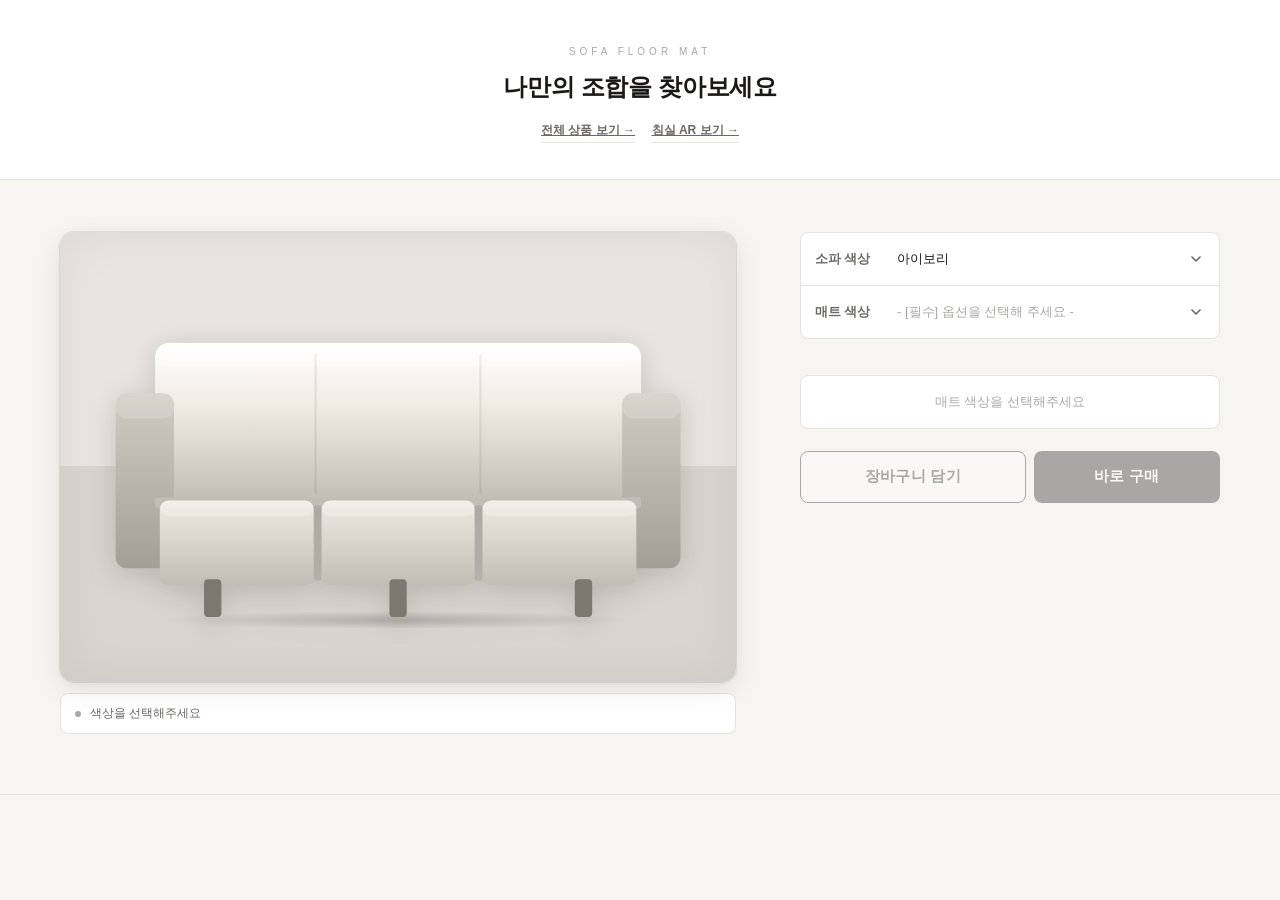
==== commit ec9d8dcc: "Add WebXR AR bedroom viewer (ar.html) - Three.js 3D bed model generated procedurally (no .glb files " ====
--- a/index.html
+++ b/index.html
@@ -14,6 +14,7 @@
             <p class="pt__cat">SOFA FLOOR MAT</p>
             <h1 class="pt__title">나만의 조합을 찾아보세요</h1>
             <a class="pt__catalog-link" href="products.html">전체 상품 보기 →</a>
+            <a class="pt__catalog-link" href="ar.html" style="margin-left:12px">침실 AR 보기 →</a>
         </div>
     </section>
 
